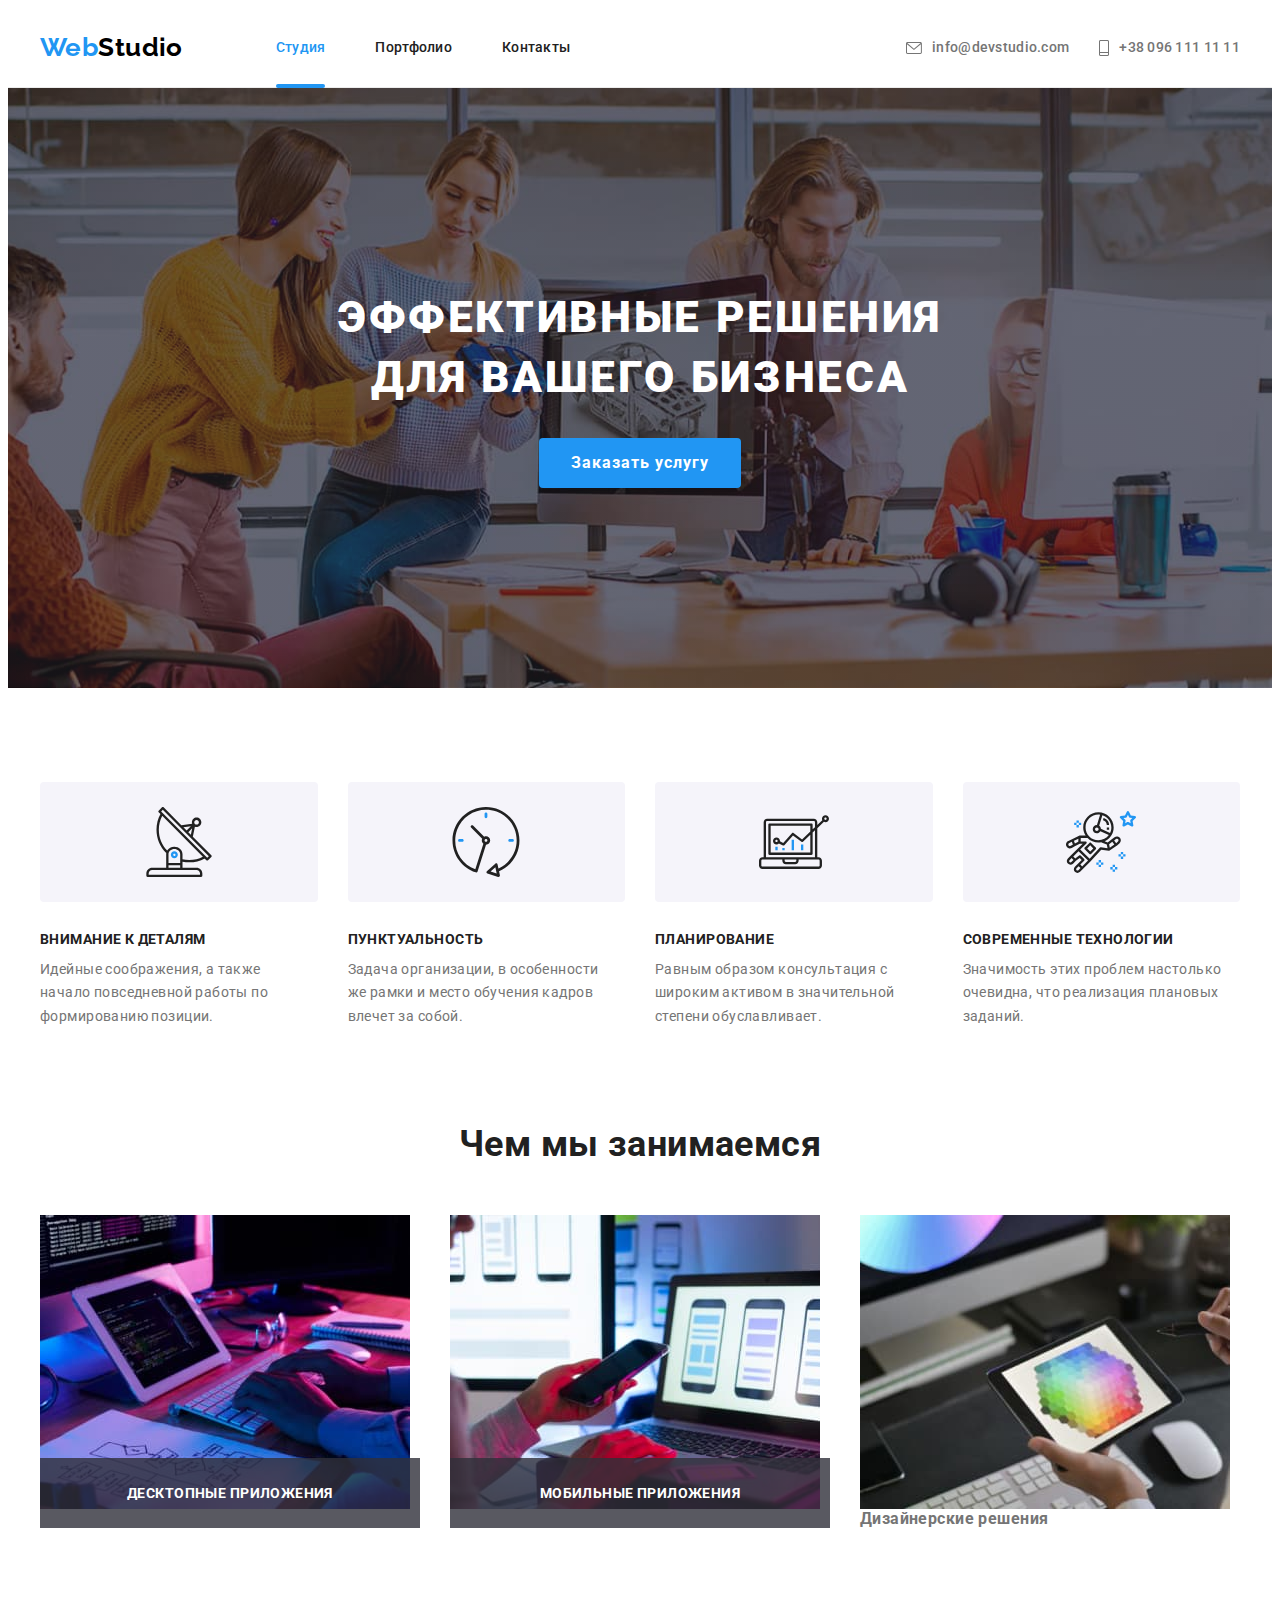
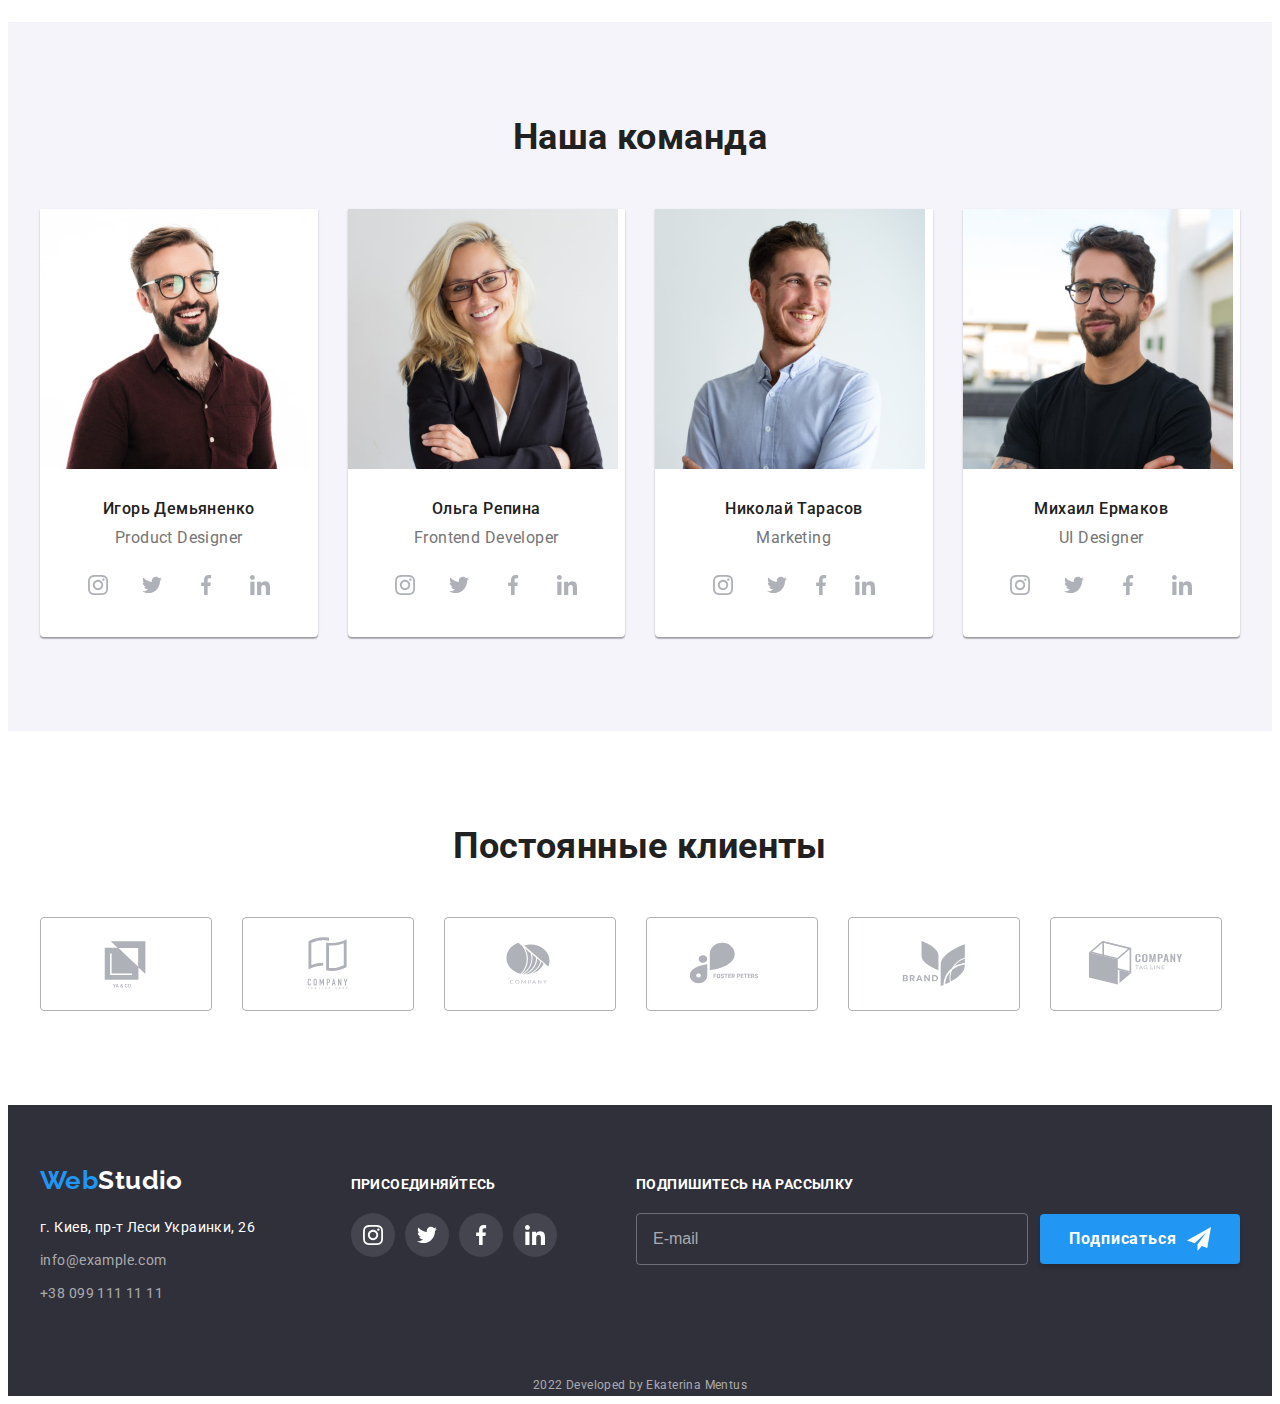
==== index.html @ d8e5de20 "hw 7" ====
<!DOCTYPE html>
<html lang="ru">
  <head>
    <meta charset="UTF-8" />
    <meta http-equiv="X-UA-Compatible" content="IE=edge" />
    <meta name="viewport" content="width=device-width, initial-scale=1.0" />
    <link rel="preconnect" href="https://fonts.googleapis.com" />
    <link rel="preconnect" href="https://fonts.gstatic.com" crossorigin />
    <link
      href="https://fonts.googleapis.com/css2?family=Raleway:wght@700&family=Roboto:wght@400;500;700;900&display=swap"
      rel="stylesheet"
    />
    <link
      rel="stylesheet"
      href="https://cdnjs.cloudflare.com/ajax/libs/modern-normalize/1.1.0/modern-normalize.min.css"
      integrity="sha512-wpPYUAdjBVSE4KJnH1VR1HeZfpl1ub8YT/NKx4PuQ5NmX2tKuGu6U/JRp5y+Y8XG2tV+wKQpNHVUX03MfMFn9Q=="
      crossorigin="anonymous"
      referrerpolicy="no-referrer"
    />
    <title>WebStudio</title>
        <link rel="stylesheet" href="./css/main.min.css">

  </head>
  <body>
    <!--Header-->
    <header class="header">
      <div class="container header-container">
        <a class="link logo" href="./index.html" lang="en"
          ><span class="logo-color">Web</span>Studio</a
        >
        <nav class="header-nav">
          <ul class="list header-list">
            <li class="header-list__item">
              <a class="link header-list__link current" href="./index.html">Студия</a>
            </li>
            <li class="header-list__item">
              <a class="link header-list__link" href="./portfolio.html">Портфолио</a>
            </li>
            <li class="header-list__item"><a class="link header-list__link" href="">Контакты</a></li>
          </ul>
        </nav>
        <ul class="header-connect list">
          <li class="header-connect__item">
            <a class="link header-connect__link" href="mailto:info@devstudio.com">
              <svg class="header__icon" width="16" height="12">
                <use href="images/icons.svg#icon-envelope"></use>
              </svg>
              info@devstudio.com</a
            >
          </li>
          <li class="header-connect__item">
            <a class="link header-connect__link" href="tel:+380961111111">
              <svg class="header__icon" width="10" height="16">
                <use href="images/icons.svg#icon-Vector"></use>
              </svg>
              +38 096 111 11 11</a
            >
          </li>
        </ul>
      </div>
    </header>
    <!--Main content-->
    <main>
      <!--Hero-->
      <section class="hero">
        <div class="hero-container">
          <h1 class="hero__title">Эффективные решения для вашего бизнеса</h1>
          <button type="button" class="hero-btn" data-modal-open>Заказать услугу</button>
        </div>
      </section>
      <!--About us-->
      <section class="about-us">
        <div class="container">
          <h2 class="about-us__title visually-hidden">О нас</h2>
          <ul class="list about-us-list">
            <li class="about-us-list__item">
              <div class="about-us-image">
                <svg class="about-us__icon" width="70" height="70">
                  <use href="images/icons.svg#icon-antenna"></use>
                </svg>
              </div>
              <h3 class="about__title">Внимание к деталям</h3>
              <p class="about__after-title">
                Идейные соображения, а также начало повседневной работы по формированию позиции.
              </p>
            </li>
            <li class="about-us-list__item">
              <div class="about-us-image">
                <svg class="about-us__icon" width="70" height="70">
                  <use href="images/icons.svg#icon-clock"></use>
                </svg>
              </div>
              <h3 class="about__title">Пунктуальность</h3>
              <p class="about__after-title">
                Задача организации, в особенности же рамки и место обучения кадров влечет за собой.
              </p>
            </li>
            <li class="about-us-list__item">
              <div class="about-us-image">
                <svg class="about-us__icon" width="70" height="70">
                  <use href="images/icons.svg#icon-diagram"></use>
                </svg>
              </div>
              <h3 class="about__title">Планирование</h3>
              <p class="about__after-title">
                Равным образом консультация с широким активом в значительной степени обуславливает.
              </p>
            </li>
            <li class="about-us-list__item">
              <div class="about-us-image">
                <svg class="about-us__icon" width="70" height="70">
                  <use href="images/icons.svg#icon-astronaut"></use>
                </svg>
              </div>
              <h3 class="about__title">Современные технологии</h3>
              <p class="about__after-title">
                Значимость этих проблем настолько очевидна, что реализация плановых заданий.
              </p>
            </li>
          </ul>
        </div>
      </section>
      <!--What we do-->
      <section class="we-do">
        <div class="container">
          <h2 class="we-do__title">Чем мы занимаемся</h2>
          <ul class="list we-do-list">
            <li class="we-do-list__item">
              <div>
                <img
                  src="./images/work-example-1.jpg"
                  alt="пример работы"
                  width="370"
                  height="294"
                />
                <h3 class="we-do__after-title">Десктопные приложения</h3>
              </div>
            </li>
            <li class="we-do-list__item">
              <div>
                <img
                  src="./images/work-example-2.jpg"
                  alt="пример работы"
                  width="370"
                  height="294"
                />
                <h3 class="we-do__after-title">Мобильные приложения</h3>
              </div>
            </li>
            <li class="we-do-list__item">
              <div></div>
              <img src="./images/work-example-3.jpg" alt="пример работы" width="370" height="294" />
                <h3 class="we-do-after__title">Дизайнерские решения</h3>
              </div>
            </li>
            </li>
          </ul>
        </div>
      </section>
      <!--Our team-->
      <section class="team">
        <div class="container">
          <h2 class="our-team__title">Наша команда</h2>
          <ul class="list team-list">
            <li class="team-list__item">
              <img src="./images/worker-1.jpg" alt="Игорь Демьяненко" width="270" height="260" />
              <div class="team-item-content">
                <h3 class="team__name-title">Игорь Демьяненко</h3>
                <p lang="en" class="team__after-name">Product Designer</p>
                <ul class="list team-social">
                  <li class="team-social__item">
                    <a href="" class="team-social__link" target="_blank" rel="noopener noreferrer">
                      <svg class="team-social__icon" width="20" height="20">
                        <use href="./images/icons.svg#icon-instagram"></use>
                      </svg>
                    </a>
                  </li>
                  <li class="team-social__item">
                    <a href="" class="team-social__link" target="_blank" rel="noopener noreferrer">
                      <svg class="team-social__icon" width="20" height="20">
                        <use href="./images/icons.svg#icon-twitter"></use>
                      </svg>
                    </a>
                  </li>
                  <li class="team-social__item">
                    <a href="" class="team-social__link" target="_blank" rel="noopener noreferrer">
                      <svg class="team-social__icon" width="20" height="20">
                        <use href="./images/icons.svg#icon-facebook"></use>
                      </svg>
                    </a>
                  </li>
                  <li class="team-social__item">
                    <a href="" class="team-social__link" target="_blank" rel="noopener noreferrer">
                      <svg class="team-social__icon" width="20" height="20">
                        <use href="./images/icons.svg#icon-linkedin"></use>
                      </svg>
                    </a>
                  </li>
                </ul>
              </div>
            </li>
            <li class="team-list__item">
              <img src="./images/worker-2.jpg" alt="Ольга Репина" width="270" height="260" />
              <div class="team-item-content">
                <h3 class="team__name-title">Ольга Репина</h3>
                <p lang="en" class="team__after-name">Frontend Developer</p>
                <ul class="list team-social">
                  <li class="team-social__item">
                    <a href="" class="team-social__link" target="_blank" rel="noopener noreferrer">
                      <svg class="team-social__icon" width="20" height="20">
                        <use href="./images/icons.svg#icon-instagram"></use>
                      </svg>
                    </a>
                  </li>
                  <li class="team-social__item">
                    <a href="" class="team-social__link" target="_blank" rel="noopener noreferrer">
                      <svg class="team-social__icon" width="20" height="20">
                        <use href="./images/icons.svg#icon-twitter"></use>
                      </svg>
                    </a>
                  </li>
                  <li class="team-social__item">
                    <a href="" class="team-social__link" target="_blank" rel="noopener noreferrer">
                      <svg class="team-social__icon" width="20" height="20">
                        <use href="./images/icons.svg#icon-facebook"></use>
                      </svg>
                    </a>
                  </li>
                  <li class="team-social__item">
                    <a href="" class="team-social__link" target="_blank" rel="noopener noreferrer">
                      <svg class="team-social__icon" width="20" height="20">
                        <use href="./images/icons.svg#icon-linkedin"></use>
                      </svg>
                    </a>
                  </li>
                </ul>
              </div>
            </li>
            <li class="team-list__item">
              <img src="./images/worker-3.jpg" alt="Николай Тарасов" width="270" height="260" />
              <div class="team-item-content">
                <h3 class="team__name-title">Николай Тарасов</h3>
                <p lang="en" class="team__after-name">Marketing</p>
                <ul class="list team-social">
                  <li class="team-social__item">
                    <a href="" class="team-social__link" target="_blank" rel="noopener noreferrer">
                      <svg class="team-social__icon" width="20" height="20">
                        <use href="./images/icons.svg#icon-instagram"></use>
                      </svg>
                    </a>
                  </li>
                  <li class="team-social__item">
                    <a href="" class="team-social__link" target="_blank" rel="noopener noreferrer">
                      <svg class="team-social__icon" width="20" height="20">
                        <use href="./images/icons.svg#icon-twitter"></use>
                      </svg>
                    </a>
                  </li>
                  <li class="team-social__tem">
                    <a href="" class="team-social__link" target="_blank" rel="noopener noreferrer">
                      <svg class="team-social__icon" width="20" height="20">
                        <use href="./images/icons.svg#icon-facebook"></use>
                      </svg>
                    </a>
                  </li>
                  <li class="team-social__item">
                    <a href="" class="team-social__link" target="_blank" rel="noopener noreferrer">
                      <svg class="team-social__icon" width="20" height="20">
                        <use href="./images/icons.svg#icon-linkedin"></use>
                      </svg>
                    </a>
                  </li>
                </ul>
              </div>
            </li>
            <li class="team-list__item">
              <img src="./images/worker-4.jpg" alt="Михаил Ермаков" width="270" height="260" />
              <div class="team-item-content">
                <h3 class="team__name-title">Михаил Ермаков</h3>
                <p lang="en" class="team__after-name">UI Designer</p>
                <ul class="list team-social">
                  <li class="team-social__item">
                    <a href="" class="team-social__link" target="_blank" rel="noopener noreferrer">
                      <svg class="team-social__icon" width="20" height="20">
                        <use href="./images/icons.svg#icon-instagram"></use>
                      </svg>
                    </a>
                  </li>
                  <li class="team-social__item">
                    <a href="" class="team-social__link" target="_blank" rel="noopener noreferrer">
                      <svg class="team-social__icon" width="20" height="20">
                        <use href="./images/icons.svg#icon-twitter"></use>
                      </svg>
                    </a>
                  </li>
                  <li class="team-social__item">
                    <a href="" class="team-social__link" target="_blank" rel="noopener noreferrer">
                      <svg class="team-social__icon" width="20" height="20">
                        <use href="./images/icons.svg#icon-facebook"></use>
                      </svg>
                    </a>
                  </li>
                  <li class="team-social__item">
                    <a href="" class="team-social__link" target="_blank" rel="noopener noreferrer">
                      <svg class="team-social__icon" width="20" height="20">
                        <use href="./images/icons.svg#icon-linkedin"></use>
                      </svg>
                    </a>
                  </li>
                </ul>
              </div>
            </li>
          </ul>
        </div>
        <!--Our clients-->
      </section>
            <!--Our clients-->
      <section class="our-clients">
        <div class="container">
          <h2 class="our-clients__title">Постоянные клиенты</h2>
          <ul class="list clients-list">
            <li class="clients-list__item">
              <a href="" class="clients-list__link" target="_blank" rel="noopener noreferrer">
                <svg class="clients-list__icon" width="106" height="60">
                  <use href="images/icons.svg#icon-client-1"></use>
                </svg>
              </a>
            </li>
            <li class="clients-list__item">
              <a href="" class="clients-list__link" target="_blank" rel="noopener noreferrer">
                <svg class="clients-list__icon" width="106" height="60">
                  <use href="./images/icons.svg#icon-client-6"></use>
                </svg>
              </a>
            </li>
            <li class="clients-list__item">
              <a href="" class="clients-list__link" target="_blank" rel="noopener noreferrer">
                <svg class="clients-list__icon" width="106" height="60">
                  <use href="./images/icons.svg#icon-client-5"></use>
                </svg>
              </a>
            </li>
            <li class="clients-list__item">
              <a href="" class="clients-list__link" target="_blank" rel="noopener noreferrer">
                <svg class="clients-list__icon" width="106" height="60">
                  <use href="./images/icons.svg#icon-client-4"></use>
                </svg>
              </a>
            </li>
            <li class="clients-list__item">
              <a href="" class="clients-list__link" target="_blank" rel="noopener noreferrer">
                <svg class="clients-list__icon" width="106" height="60">
                  <use href="./images/icons.svg#icon-client-3"></use>
                </svg>
              </a>
            </li>
            <li class="clients-list__item">
              <a href="" class="clients-list__link" target="_blank" rel="noopener noreferrer">
                <svg class="clients-list__icon" width="106" height="60">
                  <use href="images/icons.svg#icon-client-2"></use>
                </svg>
              </a>
            </li>
          </ul>
        </div>
      </section>
    </main>
    <!--Footer-->
    <footer class="footer-section">
      <div class="container footer-container">
        <div class="footer-adreess">
          <a class="link logo-footer" href="./index.html" lang="en"
            ><span class="logo-color">Web</span>Studio</a
          >
          <address class="address">
            <ul class="list address-list">
              <li class="address__item">
                <a
                  class="address__link link"
                  href="https://goo.gl/maps/Xj8itEuJzGn3D5yx7"
                  target="_blank"
                  rel="noopener norefferer"
                >
                  г. Киев, пр-т Леси Украинки, 26</a
                >
              </li>
              <li class="address__item">
                <a class="contact__link link" href="mailto:info@devstudio.com">info@example.com</a>
              </li>
              <li class="address__item">
                <a class="contact__link link" href="tel:+380961111111">+38 099 111 11 11</a>
              </li>
            </ul>
          </address>
        </div>
        <div class="footer-social">
          <h2 class="footer__title">присоединяйтесь</h2>
          <ul class="list footer-social-list">
            <li class="footer-social__item">
              <a href="" class="footer-social__link" target="_blank" rel="noopener noreferrer">
                <svg class="footer-social__icon" width="20" height="20">
                  <use href="./images/icons.svg#icon-instagram"></use>
                </svg>
              </a>
            </li>
            <li class="footer-social__item">
              <a href="" class="footer-social__link" target="_blank" rel="noopener noreferrer">
                <svg class="footer-social__icon" width="20" height="20">
                  <use href="./images/icons.svg#icon-twitter"></use>
                </svg>
              </a>
            </li>
            <li class="footer-social__item">
              <a href="" class="footer-social__link" target="_blank" rel="noopener noreferrer">
                <svg class="footer-social__icon" width="20" height="20">
                  <use href="./images/icons.svg#icon-facebook"></use>
                </svg>
              </a>
            </li>
            <li class="footer-social__item">
              <a href="" class="footer-social__link" target="_blank" rel="noopener noreferrer">
                <svg class="footer-social__icon" width="20" height="20">
                  <use href="./images/icons.svg#icon-linkedin"></use>
                </svg>
              </a>
            </li>
          </ul>
        </div>
      <div class="subscribe">
      <b class="subscribe__title">Подпишитесь на рассылку</b>
      <form class="subscribe-form">
            <input
              class="subscribe__input"
              type="email"
              name="email"
              placeholder="E-mail"
              aria-label="E-mail"
            />
            <button type="submit" class="subcribe-btn" >Подписаться
              <svg class="subscribe-btn__icon" width="24" height="24">
                <use href="images/icons.svg#icon-telegram"></use>
              </svg>
            </button>
            </form>
      </div>
    </div>
    </footer>
    <!--Developer info-->
    <div class="developer-inf">
      <p class="developer-inf__text">2022 Developed by Ekaterina Mentus</p>
    </div>
      <!--Modal-->  
    <div class="backdrop is-hidden" data-modal>
      <div class="modal ">
        <button data-modal-close type="button" class="modal-close-btn">
          <svg class="modal__icon" width="10" height="10">
            <use href="./images/icons.svg#icon-close"></use>
          </svg>
        </button>
        <p class="modal__title">Оставьте свои данные, мы вам перезвоним</p>
        <form action="#">
          <div class="form-field">
          <label class="form-field__label"> 
            <span class="input__text">Имя</span>
        <div class="input-wrap">
          <input type="text" 
          class="form-input" 
          name="user-name" 
          placeholder="Имя"
          required
          minlength="3"/>
          <svg class="input-icon" width="18" height="18">
            <use href="./images/icons.svg#icon-user"></use>
          </svg>
          </div></label>
        </div>
        <div class="form-field">
          <label class="form-field__label" >
            <span class="input__text">Телефон</span>
        <div class="input-wrap">
            <input type="tel" 
          class="form-input"
          name="user-tel" 
          placeholder="Телефон"
          required
          minlength="10"
          pattern="(^\d+$).*$"> 
          <svg class="input-icon" width="18" height="18">
            <use href="./images/icons.svg#icon-tel"></use>
          </svg>
          </div> </label>
        </div>
        <div class="form-field">
          <label class="form-field__label" >
            <span class="input__text">Почта</span>
          <div class="input-wrap">
            <input type="email" 
          class="form-input"
          name="user-email" 
          placeholder="Почта">
          <svg class="input-icon" width="18" height="18">
            <use href="./images/icons.svg#icon-email"></use>
          </svg> 
          </div></label>
        </div>
        <div class="form-field">
          <label class="form-field__label">
            <span class="input__text">Комментарий</span>
        <div class="input-wrap">
          <textarea name="user-comment" id="" class="form-text" placeholder="Комментарий"></textarea>
        </div>
        </div></label>
        <div class="checkbox-field">
          <input type="checkbox" name="policy" id="policy" class="policy__check visually-hidden">
          <label for="policy" class="check__text">Соглашаюсь с рассылкой и принимаю  
            <a href="" class="checkbox__link link" target="_blank"> Условия договора</a>
          </label>
        </div>
          <button type="submit" class="form-main-btn" >Отправить</button>
        </form>
      </div>
    </div>
    <script src="./js/modal.js"></script>
  </body>
</html>
---- css/main.min.css ----
:root{--accent-color: #2196f3;--primary-text-color: #757575;--secondary-text-color: #212121;--third-color: #ffffff;--cubic: cubic-bezier(0.4, 0, 0.2, 1)}p,h1,h2,h3,h4,h5,h6{margin:0px}ul{margin:0px;padding-left:0}button{cursor:pointer}img{display:block}.checkbox-field,.header-list,.header-connect,.header-container,.header-connect__link,.about-us-image,.team-social__link,.clients-list__link,.footer-social__link,.subscribe-form{align-items:center;display:flex}.list{list-style:none}.link{text-decoration:none}body{font-family:'Roboto', sans-serif;letter-spacing:0.03em;font-size:14px;color:var(--primary-text-color)}.visually-hidden{position:absolute;white-space:nowrap;width:1px;height:1px;overflow:hidden;border:0;padding:0;clip:rect(0 0 0 0);clip-path:inset(50%);margin:-1px}.container{width:1200px;padding-left:15px;padding-right:15px;margin:0 auto}.backdrop{position:fixed;top:0;left:0;width:100%;height:100%;background-color:rgba(0,0,0,0.2);transition:opacity 250ms var(--cubic),visibility 250ms var(--cubic)}.backdrop.is-hidden .modal{transform:translate(-50%, -50%) scale(1.1)}.modal{position:absolute;width:528px;min-height:581px;padding:40px;top:50%;left:50%;transform:translate(-50%, -50%) scale(1);transition:250ms var(--cubic);background-color:var(--third-color);box-shadow:0px 1px 3px rgba(0,0,0,0.12),0px 1px 1px rgba(0,0,0,0.14),0px 2px 1px rgba(0,0,0,0.2);border-radius:4px}.is-hidden{opacity:0;pointer-events:none;visibility:hidden}.modal-close-btn{position:absolute;top:8px;right:8px;width:30px;height:30px;border:1px solid rgba(0,0,0,0.1);display:flex;padding:0;border-radius:50%;background-color:var(--third-color);color:#000000;cursor:pointer}.modal-close-btn:hover,.modal-close-btn:focus{color:var(--accent-color)}.modal__icon{margin:auto;fill:currentColor}.modal__title{font-size:20px;font-weight:700;line-height:1.15;text-align:center;color:var(--secondary-text-color);margin-bottom:12px}.form-input{width:100%;height:40px;border:1px solid rgba(33,33,33,0.2);border-radius:4px;padding-left:42px;padding-right:42px;transition:transform 250ms var(--cubic);outline:none;display:block}.form-input:focus{border-color:var(--accent-color)}.form-input:focus+.input-icon{fill:var(--accent-color)}.input-wrap{position:relative}.input-icon{position:absolute;left:15px;top:50%;transform:translateY(-50%);transition:fill 250ms var(--cubic)}.form-field{margin-bottom:10px}.form-field__label{margin-bottom:10px}.input__text{font-size:12px;line-height:1.14;letter-spacing:.01em;margin-bottom:4px;color:#757575;display:block}.form-text{width:100%;height:120px;padding:12px 16px;resize:none;border:1px solid rgba(33,33,33,0.2);border-radius:4px;outline:none;transition:border-color 250ms var(--cubic)}.check__text{font-size:14px;line-height:1.7;color:#757575;display:flex;text-align:center}.check__text::before{content:'';width:15px;height:16px;border-radius:2px;border:2px solid #212121;margin-right:7px}.checkbox-field{margin-bottom:30px;margin-top:20px;justify-content:center}.policy__check:checked+.check__text::before{border:none;background-image:url(../images/icon-check.svg);background-repeat:no-repeat;background-position:center;background-size:cover}.checkbox__link{position:relative;display:inline-flex;color:var(--accent-color);text-decoration-line:underline;margin-left:3px}.form-main-btn{min-width:200px;min-height:50px;border:none;box-shadow:0px 4px 4px rgba(0,0,0,0.15);border-radius:4px;background-color:var(--accent-color);color:#ffffff;font-family:inherit;font-size:16px;font-weight:700;line-height:1.87;letter-spacing:.06em;cursor:pointer;transition:background-color 250ms var(--cubic);align-items:center;display:block;margin-right:auto;margin-left:auto}.form-main-btn:focus,.form-main-btn:hover{background-color:#188be9}.header{background-color:var(--third-color);border-bottom:1px solid #ececec}.logo{color:#000000;font-family:Raleway;font-size:26px;font-weight:700;line-height:1.19;margin-right:93px;padding-top:24px;padding-bottom:24px}.logo-color{color:var(--accent-color)}.header-connect{margin-left:auto}.header-connect__item:not(:last-child){margin-right:30px}.header-list__link{color:var(--secondary-text-color);font-weight:500;line-height:1.14;letter-spacing:.02em;padding-top:32px;padding-bottom:31px;display:block;transition:color 250ms var(--cubic)}.header-list__link{position:relative}.header-list__link.current:after{content:'';width:100%;border-radius:2px;height:4px;background-color:var(--accent-color);position:absolute;left:0;bottom:-1px}.header-list__item:not(:last-child){margin-right:50px}.header__icon,.team-social__icon,.clients-list__icon,.footer-social__icon{fill:currentColor}.header__icon{margin-right:10px}.header-connect__link{color:var(--primary-text-color);font-size:14px;font-weight:500;line-height:1.14;letter-spacing:.02em;padding-top:32px;padding-bottom:31px;transition:color 250ms var(--cubic)}.header-list__link:hover,.header-list__link:focus,.header-list__link:hover,.header-list__link:focus,.header-connect__link:hover,.header-connect__link:focus,.header-connect__link:hover,.header-connect__link:focus,.contact__link:hover,.contact__link:focus,.contact__link:hover,.contact__link:focus,.address__link:hover,.address__link:focus,.address__link:hover,.address__link:focus,.our-clients__link:hover,.our-clients__link:focus,.our-clients__link:hover,.our-clients__link:focus{color:var(--accent-color)}.current{color:var(--accent-color)}.hero{text-align:center;background-color:#2f303a}.hero-container{background-image:linear-gradient(rgba(47,48,58,0.4), rgba(47,48,58,0.4)),url(../images/back-groung-image.jpg);background-repeat:no-repeat;background-position:center;background-size:cover;padding-top:200px;padding-bottom:200px;max-width:1600px;margin:0 auto}.hero__title{font-size:44px;font-weight:900;line-height:1.36;letter-spacing:.06em;color:var(--third-color);text-align:center;text-transform:uppercase;margin-bottom:30px;max-width:696px;margin-right:auto;margin-left:auto}.hero-btn{background-color:var(--accent-color);color:var(--third-color);font-family:inherit;font-size:16px;font-weight:700;line-height:1.87;letter-spacing:.06em;border:none;cursor:pointer;border:none;border-radius:4px;box-shadow:0px 4px 4px 0px rgba(0,0,0,0.15);padding:10px 32px;transition:background-color 250ms var(--cubic)}.hero-btn:focus,.hero-btn:hover,.hero-btn:focus,.hero-btn:hover,.form-main-btn:focus,.form-main-btn:hover,.form-main-btn:focus,.form-main-btn:hover,.subcribe-btn:focus,.subcribe-btn:hover,.subcribe-btn:focus,.subcribe-btn:hover{background-color:#188be9}.about-us{padding-top:94px;padding-bottom:94px}.about-us-list{display:flex;flex-wrap:wrap;margin-left:-30px;margin-top:-30px}.about__title{font-size:14px;font-weight:700;line-height:1.14;letter-spacing:.03em;text-transform:uppercase;color:var(--secondary-text-color);margin-bottom:10px}.about__after-title{font-size:14px;line-height:1.71;max-width:270px}.about-us-list__item{flex-basis:calc(100% / 4 - 30px);margin-left:30px;margin-top:30px}.about-us-image{height:120px;border-radius:4px;background-color:#f5f4fa;justify-content:center;margin-bottom:30px}.we-do{padding-bottom:94px}.we-do-list{display:flex;flex-wrap:wrap;margin-left:-30px;margin-top:-30px}.we-do-list__item{flex-basis:calc(100% / 3 - 30px);margin-left:30px;margin-top:30px;position:relative}.we-do__title{color:var(--secondary-text-color);font-size:36px;font-weight:700;line-height:1.17;text-align:center;margin-bottom:50px}.we-do__after-title{position:absolute;left:0;bottom:0;width:100%;padding:27px 0;font-size:14px;font-weight:700;line-height:1.17;text-transform:uppercase;text-align:center;color:var(--third-color);background-color:rgba(47,48,58,0.8)}.team{background-color:#f5f4fa;padding-top:94px;padding-bottom:94px}.team-list{display:flex;flex-wrap:wrap;margin-left:-30px;margin-top:-30px}.team-list__item{flex-basis:calc(100% / 4 - 30px);margin-top:30px;margin-left:30px;border-radius:0 0 4px 4px;background-color:#ffffff;box-shadow:0px 1px 3px rgba(0,0,0,0.12),0px 1px 1px rgba(0,0,0,0.14),0px 2px 1px rgba(0,0,0,0.2)}.our-team__title{color:var(--secondary-text-color);font-size:36px;font-weight:700;line-height:1.17;text-align:center;margin-bottom:50px}.team__name-title{color:var(--secondary-text-color);font-size:16px;font-weight:500;line-height:1.19;text-align:center;margin-bottom:10px}.team__after-name{font-size:16px;line-height:1.19;text-align:center;margin-bottom:16px}.team-item-content{padding:30px;text-align:center}.team-social{display:flex;justify-content:center}.team-social__item+.team-social__item{margin-left:10px}.team-social__link{width:44px;height:44px;background-color:var(--third-color);justify-content:center;border-radius:50%;color:#afb1b8;transition:background-color 250ms var(--cubic),color 250ms var(--cubic)}.team-social__link:focus,.team-social__link:hover{background-color:var(--accent-color);color:var(--third-color)}.our-clients{margin-top:94px;margin-bottom:94px;background-color:var(--third-color)}.our-clients__title{color:var(--secondary-text-color);font-size:36px;font-weight:700;line-height:1.17;text-align:center;margin-bottom:50px}.clients-list{display:flex}.clients-list__item+.clients-list__item{margin-left:30px}.clients-list__link{width:170px;height:92px;justify-content:center;border:1px solid;border-radius:4px;color:#afb1b8;transition:color 250ms var(--cubic)}.projects{padding-top:94px;padding-bottom:94px}.filters-list{display:flex;justify-content:center;margin-bottom:50px}.filters-list__item:not(:last-child){margin-right:8px}.filters-btn{color:var(--secondary-text-color);font-family:inherit;font-size:16px;font-weight:500;line-height:1.62;letter-spacing:.03em;background-color:#f5f4fa;border:none;border-radius:4px;cursor:pointer;border-radius:4px;padding:6px 22px 6px 22px;transition:background-color 250ms var(--cubic),color 250ms var(--cubic),box-shadow 250ms var(--cubic)}.filters-btn:hover,.filters-btn:focus{background-color:var(--accent-color);color:var(--third-color)}.active-btn{color:#ffffff;background-color:var(--accent-color);box-shadow:0px 3px 1px rgba(0,0,0,0.1),0px 1px 2px rgba(0,0,0,0.08),0px 2px 2px rgba(0,0,0,0.12);border-radius:4px}.projects-list{display:flex;flex-wrap:wrap;margin-top:calc(-1 * 30px);margin-left:calc(-1 * 30px)}.projects-list__item{flex-basis:calc(100% / 3 - 30px);margin-left:30px;margin-top:30px;background-color:#ffffff}.projects__card-content{flex-grow:1;padding:20px 24px;border:1px solid #eeeeee;border-top:none}.projects__title{color:var(--secondary-text-color);font-size:18px;font-weight:700;line-height:2;letter-spacing:.06em;margin-bottom:4px}.projects__after-title{font-size:16px;line-height:1.86}.project-card__thumb{position:relative;overflow:hidden}.project-card{transition:box-shadow 250ms var(--cubic);display:flex;flex-direction:column}.project-card:focus,.project-card:hover{box-shadow:0px 1px 1px rgba(0,0,0,0.12),0px 4px 4px rgba(0,0,0,0.06),1px 4px 6px rgba(0,0,0,0.16)}.overlay__card-text{position:absolute;left:0;top:0;color:#ffffff;width:100%;height:100%;padding:63px 24px;background-color:rgba(33,150,243,0.9);font-size:18px;line-height:1.56;opacity:0;transition:transform 250ms var(--cubic),opacity 500ms var(--cubic);transform:translateY(100%)}.overlay__card-text .project-card:focus,.project-card:hover .overlay__card-text{transform:translateY(0);opacity:1}.footer-container{display:flex;align-items:baseline;justify-content:space-between}.footer-adreess{width:231px}.footer-social{width:206px}.footer-section{background-color:#2f303a;padding-top:60px;padding-bottom:60px}.logo-footer{margin-bottom:20px;color:var(--third-color);font-family:Raleway;font-size:26px;font-weight:700;line-height:1.19;display:inline-block}.address__link{color:var(--third-color);font-style:normal}.address__item:not(:last-child){margin-bottom:9px}.address__item,.contact__link{font-size:14px;font-weight:400;line-height:1.71;font-style:normal}.contact__link{color:rgba(255,255,255,0.6)}.footer__title{font-size:14px;font-weight:700;line-height:1.14;text-transform:uppercase;color:var(--third-color);margin-bottom:20px}.footer-social-list{display:flex;justify-content:center}.footer-social__item+.footer-social__item{margin-left:10px}.footer-social__link{width:44px;height:44px;background-color:rgba(255,255,255,0.1);justify-content:center;border-radius:50%;color:var(--third-color);transition:color 250ms var(--cubic),background-color 250ms var(--cubic)}.footer-social__link:focus,.footer-social__link:hover{background-color:var(--accent-color)}.subscribe{display:block}.subscribe__title{display:block;margin-bottom:20px;color:#ffffff;line-height:1.14;text-transform:uppercase}.subscribe__input{width:358px;height:50px;padding:0 16px;margin-right:12px;border:1px solid rgba(255,255,255,0.3);border-radius:4px;background-color:transparent;color:#ffffff;font-size:16px;outline:none;transition:border-color 250ms var(--cubic)}.subscribe__input:focus{border-color:var(--accent-color)}.subscribe__input::placeholder{color:rgba(255,255,255,0.6);font-size:16px;line-height:1.25}.subcribe-btn{background-color:#2196f3;box-shadow:0px 4px 4px rgba(0,0,0,0.15);border-radius:4px;min-width:200px;min-height:50px;color:var(--third-color);font-family:inherit;font-size:16px;font-weight:700;line-height:1.87;letter-spacing:.06em;cursor:pointer;display:inline-flex;align-items:center;justify-content:center;border:none}.subscribe-btn__icon{margin-left:10px}.developer-inf{padding-top:10px;text-align:center;background-color:#2f303a}.developer-inf__text{display:inline-block;color:rgba(255,255,255,0.6);font-size:12px;line-height:1.67}
/*# sourceMappingURL=main.min.css.map */
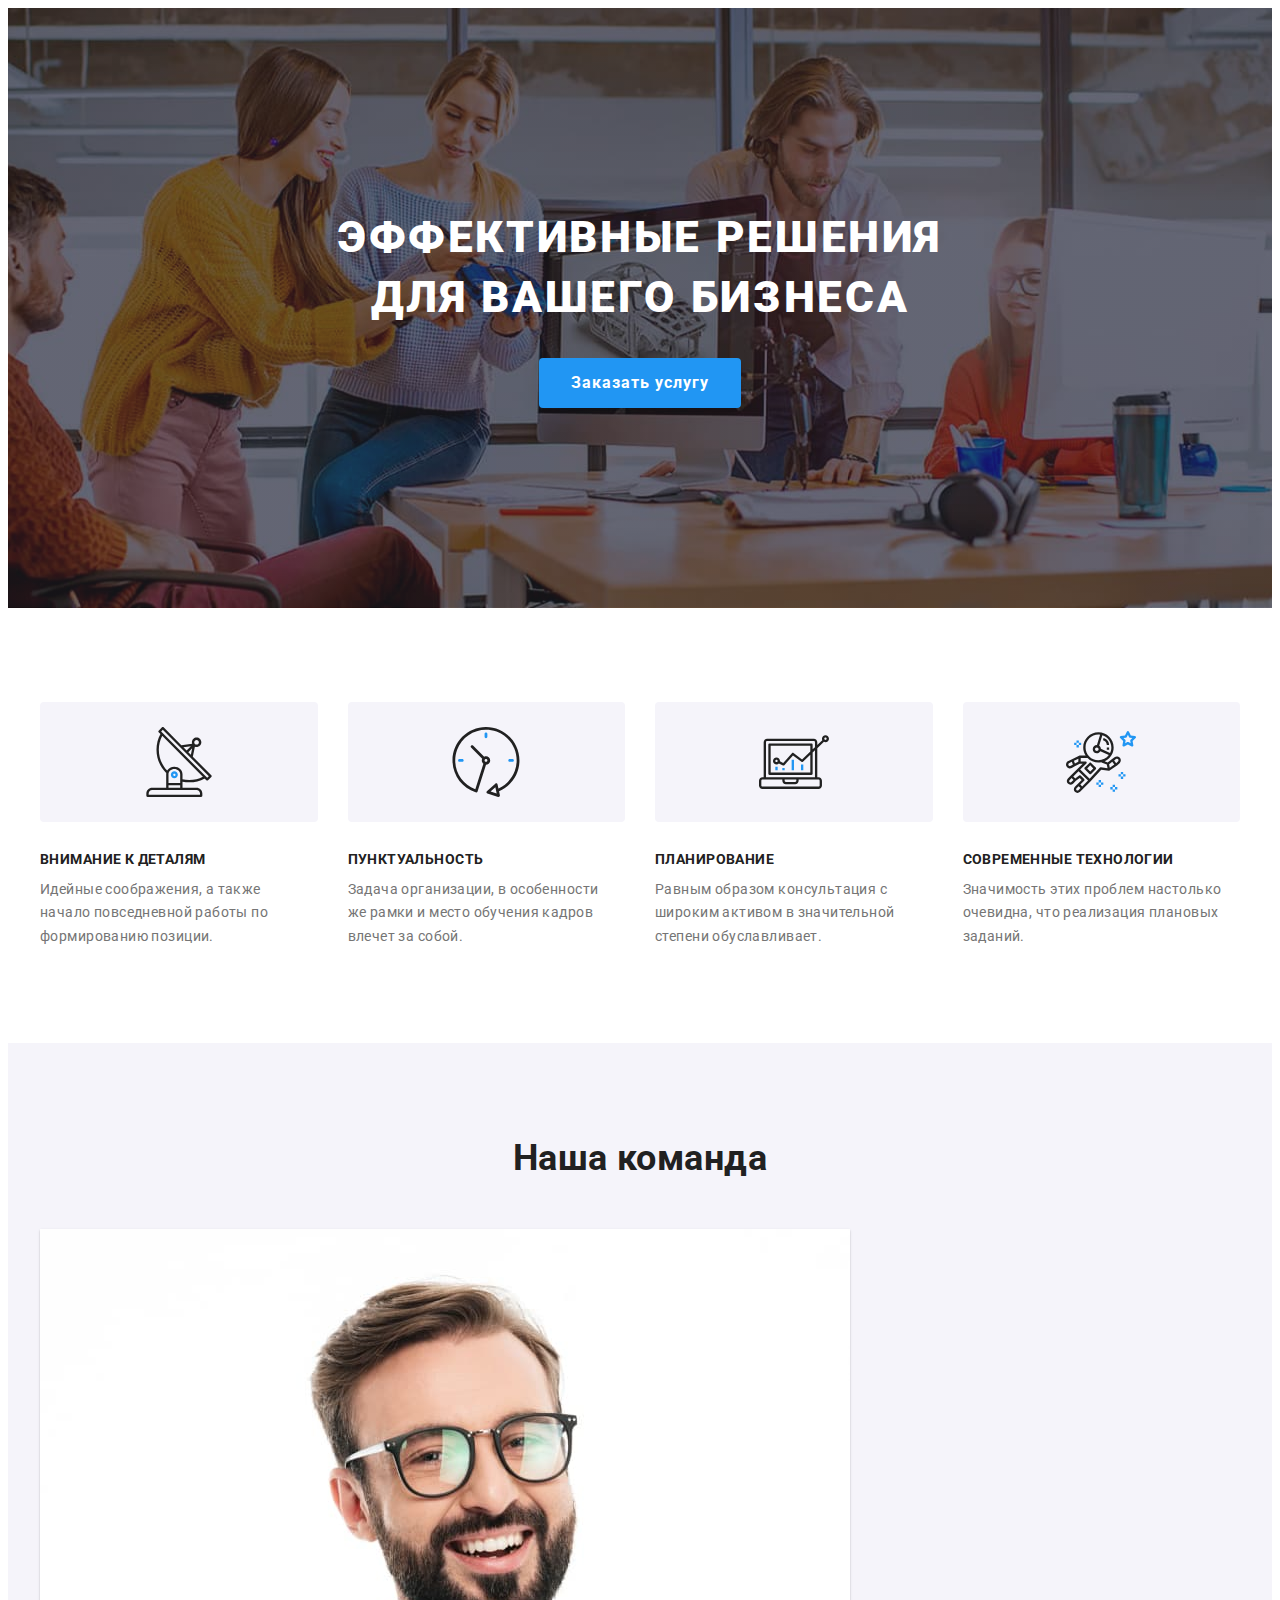
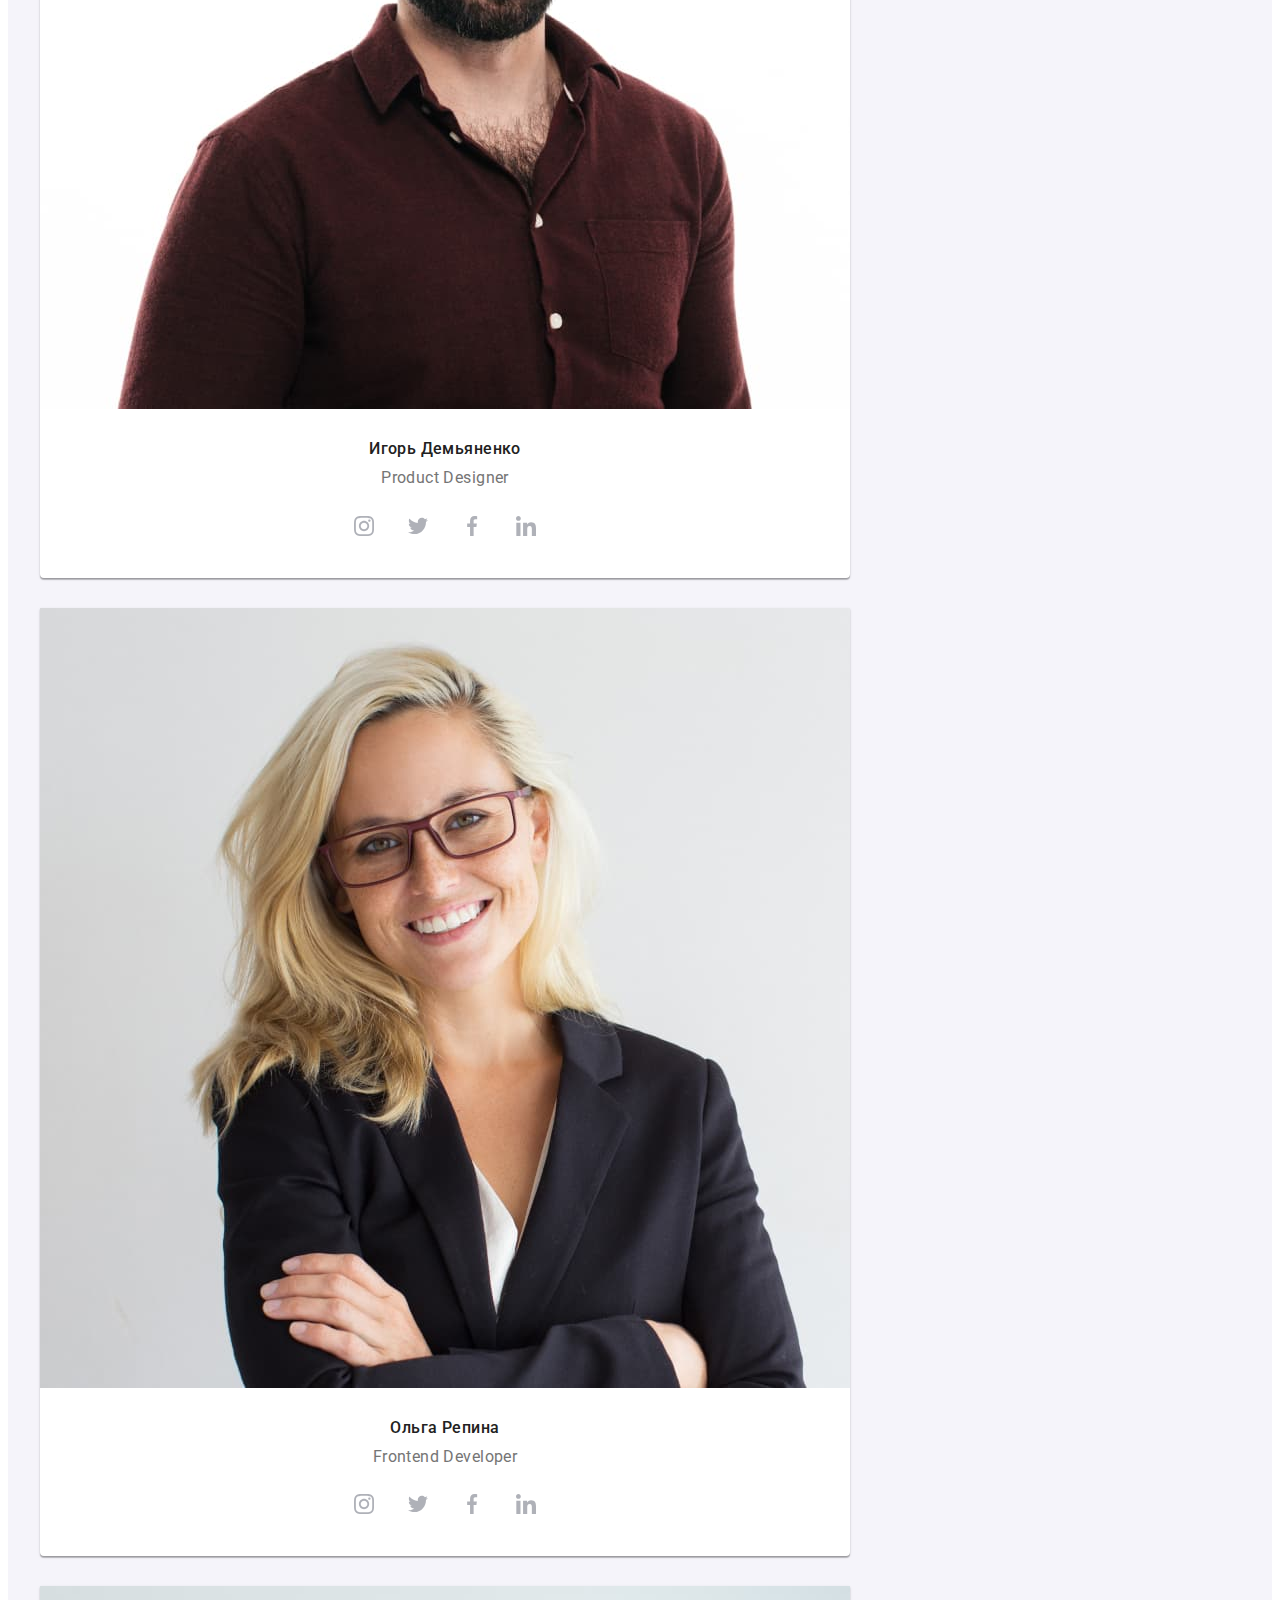
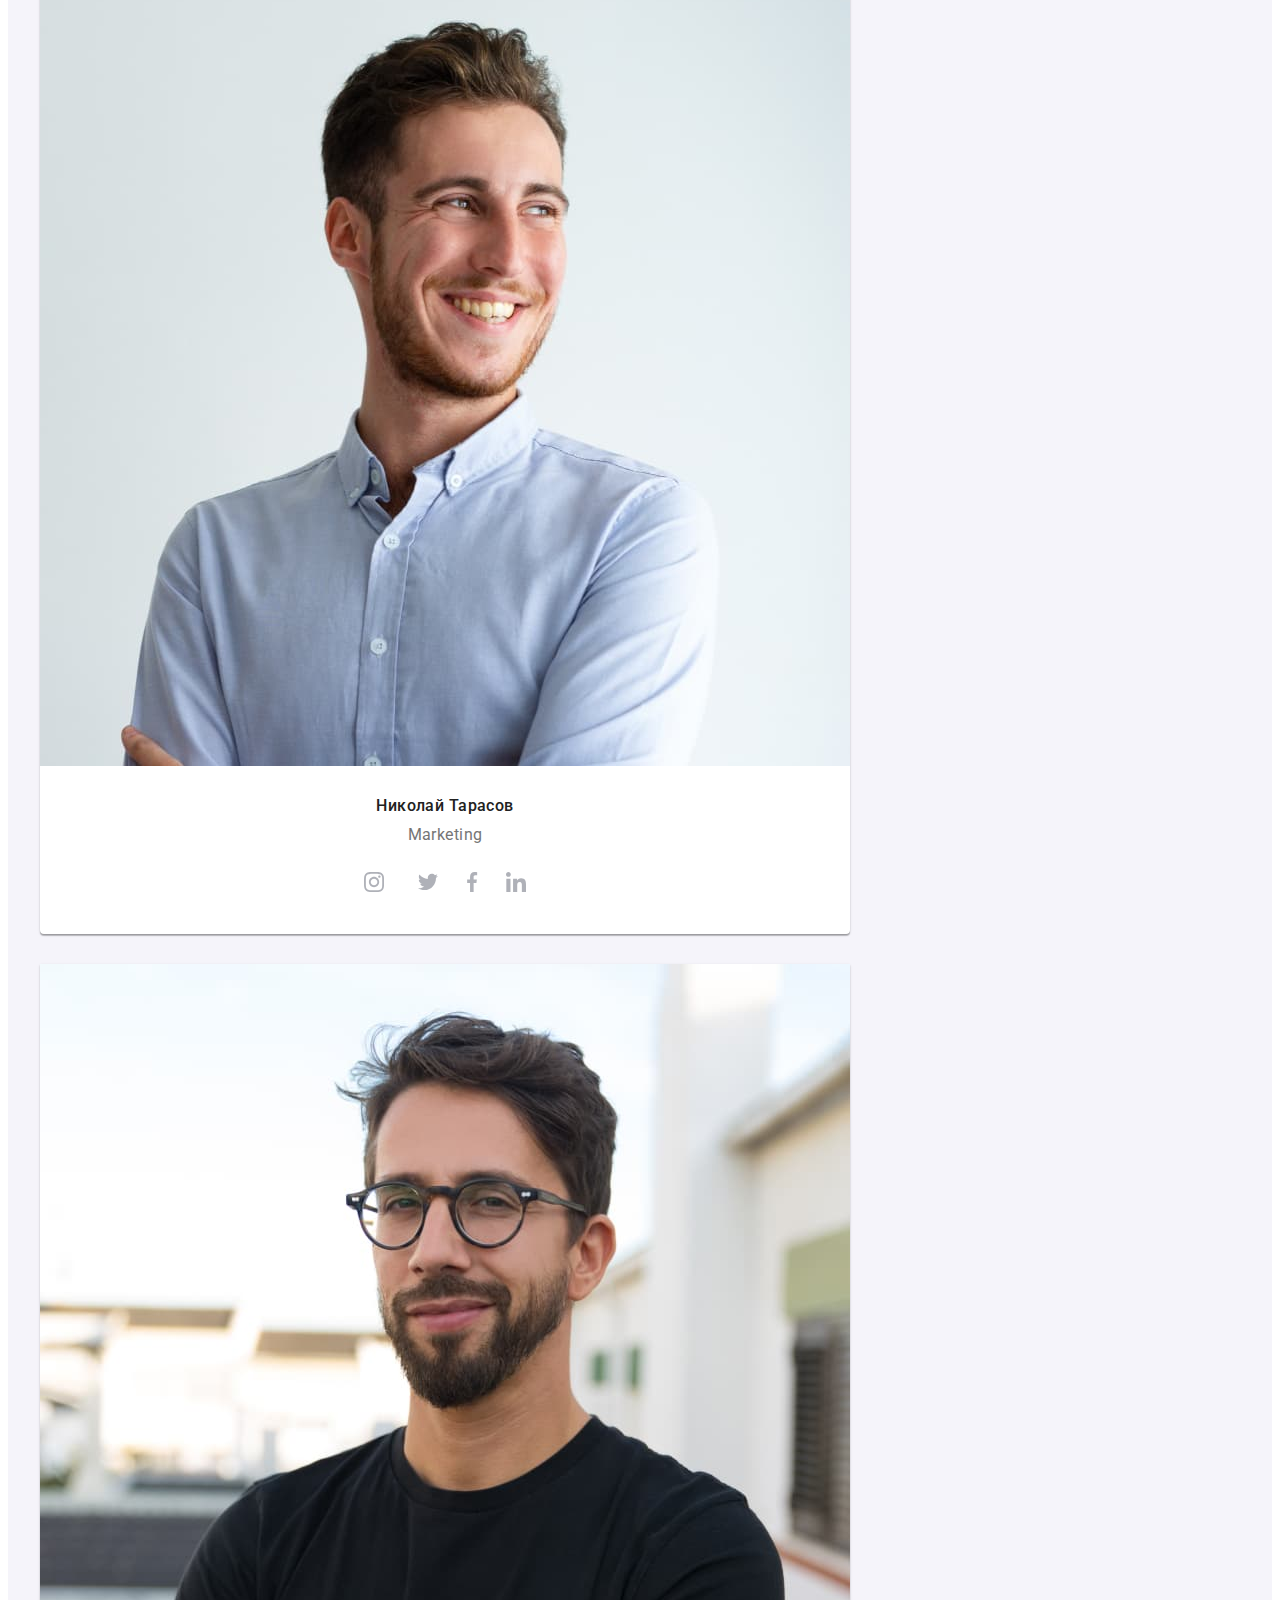
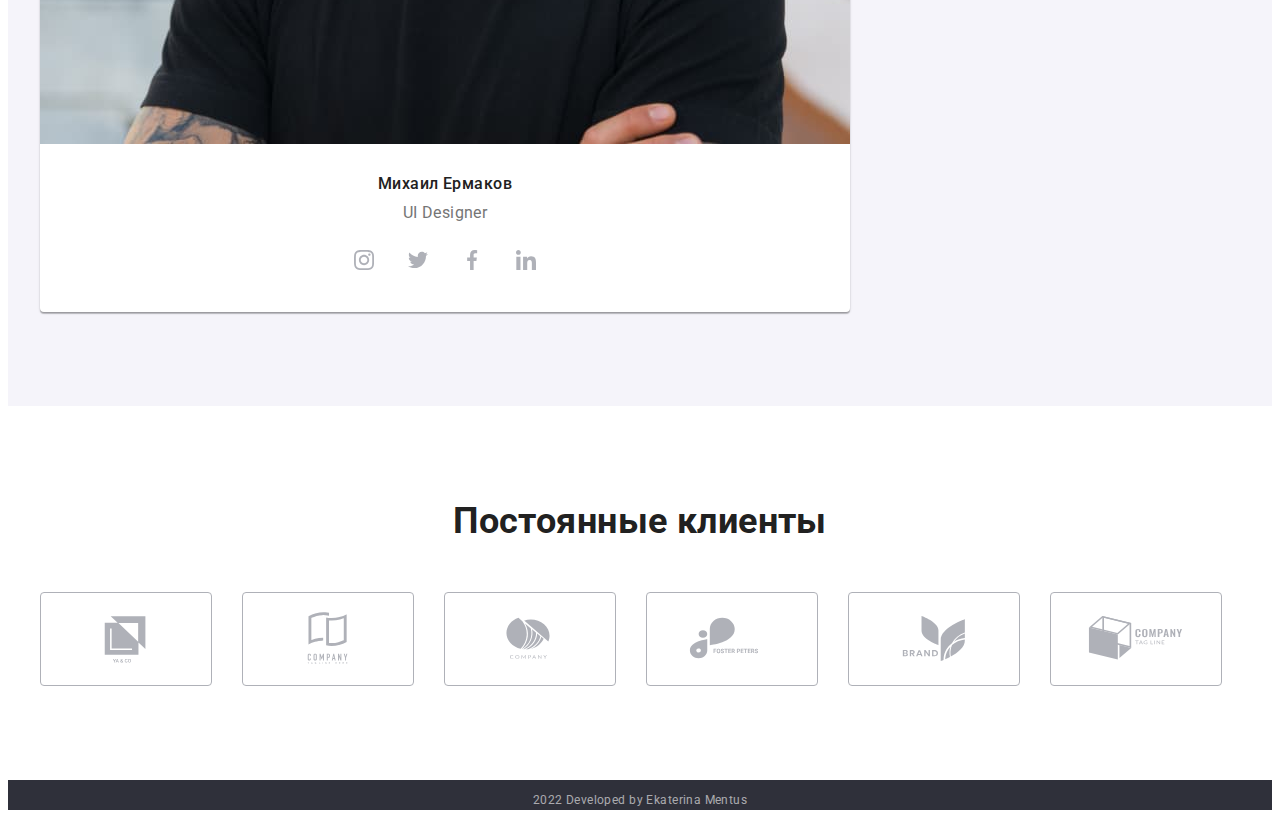
==== commit 855925ef: "adds adaptive imgs" ====
--- a/index.html
+++ b/index.html
@@ -23,7 +23,7 @@
   </head>
   <body>
     <!--Header-->
-    <header class="header">
+    <!-- <header class="header">
       <div class="container header-container">
         <a class="link logo" href="./index.html" lang="en"
           ><span class="logo-color">Web</span>Studio</a
@@ -58,7 +58,7 @@
           </li>
         </ul>
       </div>
-    </header>
+    </header> -->
     <!--Main content-->
     <main>
       <!--Hero-->
@@ -121,7 +121,7 @@
         </div>
       </section>
       <!--What we do-->
-      <section class="we-do">
+      <!-- <section class="we-do">
         <div class="container">
           <h2 class="we-do__title">Чем мы занимаемся</h2>
           <ul class="list we-do-list">
@@ -156,14 +156,36 @@
             </li>
           </ul>
         </div>
-      </section>
+      </section> -->
       <!--Our team-->
       <section class="team">
         <div class="container">
           <h2 class="our-team__title">Наша команда</h2>
           <ul class="list team-list">
             <li class="team-list__item">
-              <img src="./images/worker-1.jpg" alt="Игорь Демьяненко" width="270" height="260" />
+              <picture>
+                <source srcset="./images/worker-1.jpg 1x,
+              ./images/worker-1-2x.jpg 2x"
+              src="./images/worker-1.jpg" 
+              @media="min-width: 1200px">
+              <source srcset="./images/worker-1-tab-1x.jpg 1x,
+              ./images/worker-1-tab-2x.jpg 2x"
+              src="./images/worker-1.jpg" 
+              @media="min-width: 768px">
+              <source srcset="./images/worker-1-mob-1x.jpg 1x,
+              ./images/worker-1-mob-2x.jpg 2x"
+              src="./images/worker-1.jpg" 
+              @media="min-width: 480px">
+              
+              <img 
+              src="./images/worker-1.jpg" 
+              alt="Игорь Демьяненко" />
+              </picture>
+              <!-- <img 
+              srcset="./images/worker-1.jpg 1x,
+              ./images/worker-1-2x.jpg 2x"
+              src="./images/worker-1.jpg" 
+              alt="Игорь Демьяненко" width="270" height="260" /> -->
               <div class="team-item-content">
                 <h3 class="team__name-title">Игорь Демьяненко</h3>
                 <p lang="en" class="team__after-name">Product Designer</p>
@@ -200,7 +222,26 @@
               </div>
             </li>
             <li class="team-list__item">
-              <img src="./images/worker-2.jpg" alt="Ольга Репина" width="270" height="260" />
+              <picture>
+                <source srcset="./images/worker-2.jpg 1x,
+              ./images/worker-2-2x.jpg 2x"
+              src="./images/worker-2.jpg" 
+              @media="min-width: 1200px">
+              <source srcset="./images/worker-2-tab-1x.jpg 1x,
+              ./images/worker-2-tab-2x.jpg 2x"
+              src="./images/worker-2.jpg" 
+              @media="min-width: 768px">
+              <source srcset="./images/worker-2-mob-1x.jpg 1x,
+              ./images/worker-2-mob-2x.jpg 2x"
+              src="./images/worker-2.jpg" 
+              @media="min-width: 480px">
+              
+              <img 
+              src="./images/worker-2.jpg" 
+              alt="Ольга Репина" />
+              </picture>
+              <!-- <img src="./images/worker-2.jpg" 
+                alt="Ольга Репина" width="270" height="260" /> -->
               <div class="team-item-content">
                 <h3 class="team__name-title">Ольга Репина</h3>
                 <p lang="en" class="team__after-name">Frontend Developer</p>
@@ -237,7 +278,26 @@
               </div>
             </li>
             <li class="team-list__item">
-              <img src="./images/worker-3.jpg" alt="Николай Тарасов" width="270" height="260" />
+              <picture>
+                <source srcset="./images/worker-3.jpg 1x,
+              ./images/worker-3-2x.jpg 2x"
+              src="./images/worker-3.jpg" 
+              @media="min-width: 1200px">
+              <source srcset="./images/worker-3-tab-1x.jpg 1x,
+              ./images/worker-3-tab-2x.jpg 2x"
+              src="./images/worker-3.jpg" 
+              @media="min-width: 768px">
+              <source srcset="./images/worker-3-mob-1x.jpg 1x,
+              ./images/worker-3-mob-2x.jpg 2x"
+              src="./images/worker-3.jpg" 
+              @media="min-width: 480px">
+              
+              <img 
+              src="./images/worker-3.jpg" 
+              alt="Николай Тарасов" />
+              </picture>
+              <!-- <img src="./images/worker-3.jpg" 
+              alt="Николай Тарасов" width="270" height="260" /> -->
               <div class="team-item-content">
                 <h3 class="team__name-title">Николай Тарасов</h3>
                 <p lang="en" class="team__after-name">Marketing</p>
@@ -274,7 +334,26 @@
               </div>
             </li>
             <li class="team-list__item">
-              <img src="./images/worker-4.jpg" alt="Михаил Ермаков" width="270" height="260" />
+              <picture>
+                <source srcset="./images/worker-4.jpg 1x,
+              ./images/worker-4-2x.jpg 2x"
+              src="./images/worker-4.jpg" 
+              @media="min-width: 1200px">
+              <source srcset="./images/worker-4-tab-1x.jpg 1x,
+              ./images/worker-4-tab-2x.jpg 2x"
+              src="./images/worker-4.jpg" 
+              @media="min-width: 768px">
+              <source srcset="./images/worker-4-mob-1x.jpg 1x,
+              ./images/worker-4-mob-2x.jpg 2x"
+              src="./images/worker-4.jpg" 
+              @media="min-width: 480px">
+              
+              <img 
+              src="./images/worker-4.jpg" 
+              alt="Михаил Ермаков" />
+              </picture>
+              <!-- <img src="./images/worker-4.jpg" 
+              alt="Михаил Ермаков" width="270" height="260" /> -->
               <div class="team-item-content">
                 <h3 class="team__name-title">Михаил Ермаков</h3>
                 <p lang="en" class="team__after-name">UI Designer</p>
@@ -366,7 +445,7 @@
       </section>
     </main>
     <!--Footer-->
-    <footer class="footer-section">
+    <!-- <footer class="footer-section">
       <div class="container footer-container">
         <div class="footer-adreess">
           <a class="link logo-footer" href="./index.html" lang="en"
@@ -444,11 +523,13 @@
             </form>
       </div>
     </div>
-    </footer>
+    </footer> -->
     <!--Developer info-->
-    <div class="developer-inf">
-      <p class="developer-inf__text">2022 Developed by Ekaterina Mentus</p>
-    </div>
+    <section class="developer-inf">
+      <div class="container">
+        <p class="developer-inf__text">2022 Developed by Ekaterina Mentus</p>
+      </div>
+    </section>
       <!--Modal-->  
     <div class="backdrop is-hidden" data-modal>
       <div class="modal ">
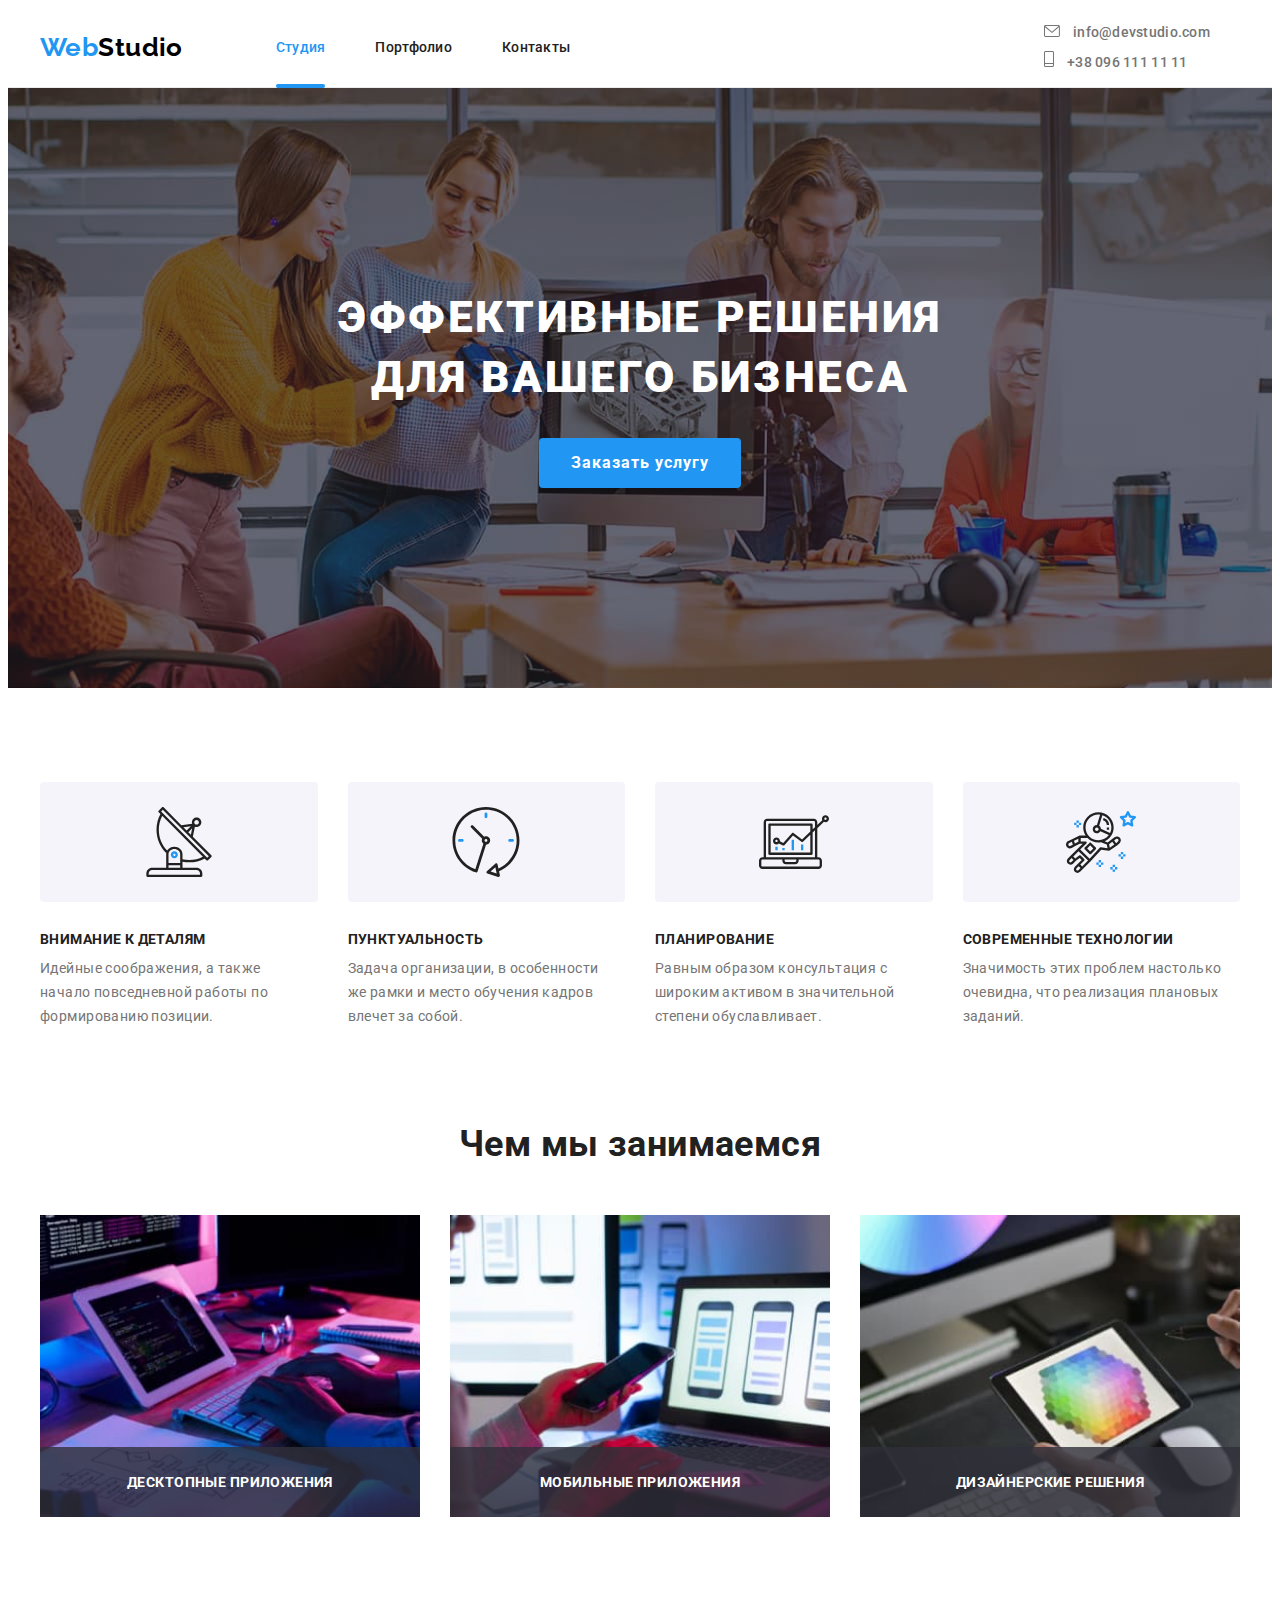
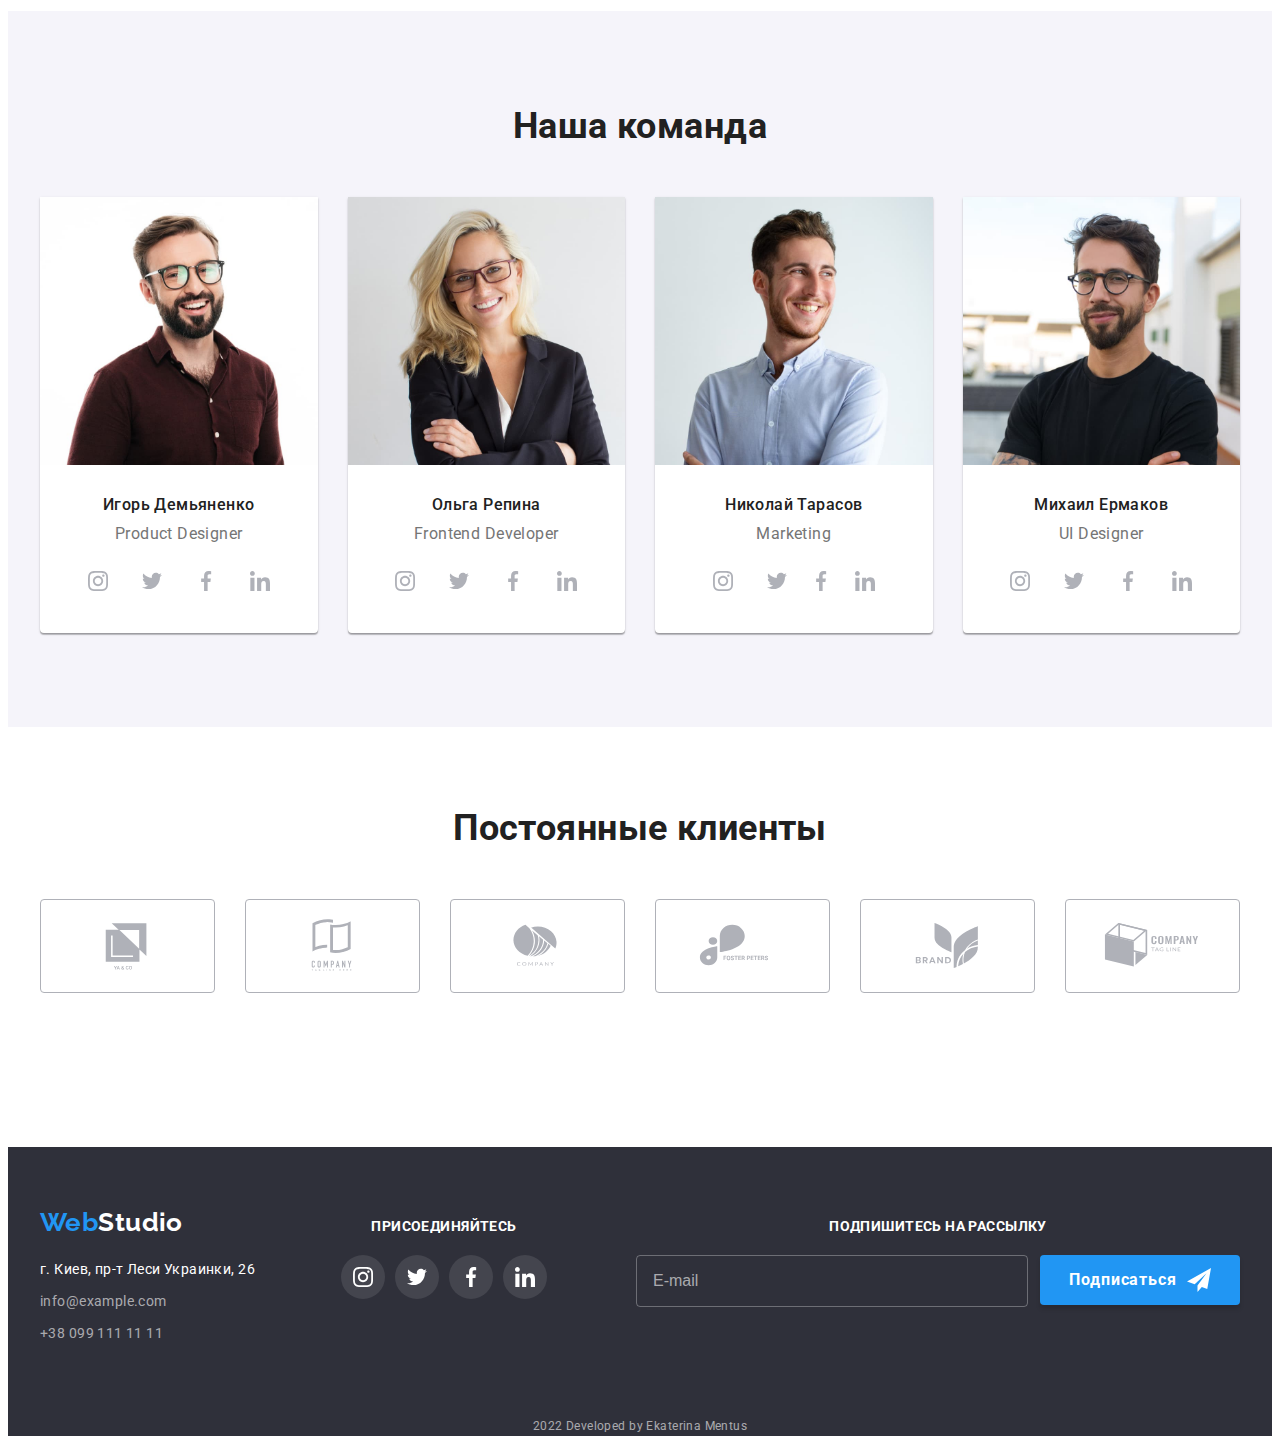
==== commit e28cb862: "adds adaptive for header, footer" ====
--- a/index.html
+++ b/index.html
@@ -23,7 +23,7 @@
   </head>
   <body>
     <!--Header-->
-    <!-- <header class="header">
+    <header class="header">
       <div class="container header-container">
         <a class="link logo" href="./index.html" lang="en"
           ><span class="logo-color">Web</span>Studio</a
@@ -45,8 +45,7 @@
               <svg class="header__icon" width="16" height="12">
                 <use href="images/icons.svg#icon-envelope"></use>
               </svg>
-              info@devstudio.com</a
-            >
+              info@devstudio.com</a>
           </li>
           <li class="header-connect__item">
             <a class="link header-connect__link" href="tel:+380961111111">
@@ -57,8 +56,65 @@
             >
           </li>
         </ul>
+        <button type="button" class="menu-open-btn " data-menu-open>
+          <svg class="menu__icon" width="40" height="40">
+            <use href="./images/icons.svg#icon-menu-open"></use>
+          </svg>
+        </button>
       </div>
-    </header> -->
+      <div class="mob-menu is-hidden" data-menu>
+        <div class="container">
+          <div class="mob-menu-top">
+        <button type="button" class="menu-close-btn"  data-menu-close>
+          <svg class="menu__icon" width="40" height="40">
+            <use href="./images/icons.svg#icon-menu-close"></use>
+          </svg>
+        </button>
+        <ul class="list mob-menu-list">
+            <li class="mob-menu-list__item">
+              <a class="link mob-menu-list__link current-link" href="./index.html">Студия</a>
+            </li>
+            <li class="mob-menu-list__item">
+              <a class="link mob-menu-list__link" href="./portfolio.html">Портфолио</a>
+            </li>
+            <li class="mob-menu-list__item">
+              <a class="link mob-menu-list__link" href="./portfolio.html">Контакты</a>
+            </li>
+          </ul>
+        </div>
+        <div class="mob-menu-bottom">
+        <ul class="mob-connect list">
+          <li class="mob-connect__item">
+            <a class="link mob-connect__link current-link" href="tel:+380961111111">
+              +38 096 111 11 11</a>
+          </li>
+          <li class="mob-connect__item">
+            <a class="link mob-connect__link " href="mailto:info@devstudio.com">
+              info@devstudio.com</a>
+          </li>
+        </ul> 
+        <ul class="list menu-social">
+                  <li class="menu-social__item">
+                    <a href="" class="menu-social__link" target="_blank" rel="noopener noreferrer">
+                      Instagram</a>
+                  </li>
+                  <li class="menu-social__item">
+                    <a href="" class="menu-social__link" target="_blank" rel="noopener noreferrer">
+                      Twitter</a>
+                  </li>
+                  <li class="menu-social__item">
+                    <a href="" class="menu-social__link" target="_blank" rel="noopener noreferrer">
+                      Facebook</a>
+                  </li>
+                  <li class="menu-social__item">
+                    <a href="" class="menu-social__link" target="_blank" rel="noopener noreferrer">
+                      LinkedIn</a>
+                  </li>
+                </ul>
+      </div>
+      </div>
+      </div>
+    </header>
     <!--Main content-->
     <main>
       <!--Hero-->
@@ -121,7 +177,7 @@
         </div>
       </section>
       <!--What we do-->
-      <!-- <section class="we-do">
+      <section class="we-do">
         <div class="container">
           <h2 class="we-do__title">Чем мы занимаемся</h2>
           <ul class="list we-do-list">
@@ -150,13 +206,13 @@
             <li class="we-do-list__item">
               <div></div>
               <img src="./images/work-example-3.jpg" alt="пример работы" width="370" height="294" />
-                <h3 class="we-do-after__title">Дизайнерские решения</h3>
+                <h3 class="we-do__after-title">Дизайнерские решения</h3>
               </div>
             </li>
             </li>
           </ul>
         </div>
-      </section> -->
+      </section>
       <!--Our team-->
       <section class="team">
         <div class="container">
@@ -445,7 +501,7 @@
       </section>
     </main>
     <!--Footer-->
-    <!-- <footer class="footer-section">
+    <footer class="footer-section">
       <div class="container footer-container">
         <div class="footer-adreess">
           <a class="link logo-footer" href="./index.html" lang="en"
@@ -523,7 +579,7 @@
             </form>
       </div>
     </div>
-    </footer> -->
+    </footer>
     <!--Developer info-->
     <section class="developer-inf">
       <div class="container">
@@ -602,5 +658,6 @@
       </div>
     </div>
     <script src="./js/modal.js"></script>
+    <script src="./js/menu.js"></script>
   </body>
 </html>
--- a/css/main.min.css
+++ b/css/main.min.css
@@ -1,2 +1,2 @@
-:root{--accent-color: #2196f3;--primary-text-color: #757575;--secondary-text-color: #212121;--third-color: #ffffff;--cubic: cubic-bezier(0.4, 0, 0.2, 1)}p,h1,h2,h3,h4,h5,h6{margin:0px}ul{margin:0px;padding-left:0}button{cursor:pointer}img{display:block}.checkbox-field,.header-list,.header-connect,.header-container,.header-connect__link,.about-us-image,.team-social__link,.clients-list__link,.footer-social__link,.subscribe-form{align-items:center;display:flex}.list{list-style:none}.link{text-decoration:none}body{font-family:'Roboto', sans-serif;letter-spacing:0.03em;font-size:14px;color:var(--primary-text-color)}.visually-hidden{position:absolute;white-space:nowrap;width:1px;height:1px;overflow:hidden;border:0;padding:0;clip:rect(0 0 0 0);clip-path:inset(50%);margin:-1px}.container{width:1200px;padding-left:15px;padding-right:15px;margin:0 auto}.backdrop{position:fixed;top:0;left:0;width:100%;height:100%;background-color:rgba(0,0,0,0.2);transition:opacity 250ms var(--cubic),visibility 250ms var(--cubic)}.backdrop.is-hidden .modal{transform:translate(-50%, -50%) scale(1.1)}.modal{position:absolute;width:528px;min-height:581px;padding:40px;top:50%;left:50%;transform:translate(-50%, -50%) scale(1);transition:250ms var(--cubic);background-color:var(--third-color);box-shadow:0px 1px 3px rgba(0,0,0,0.12),0px 1px 1px rgba(0,0,0,0.14),0px 2px 1px rgba(0,0,0,0.2);border-radius:4px}.is-hidden{opacity:0;pointer-events:none;visibility:hidden}.modal-close-btn{position:absolute;top:8px;right:8px;width:30px;height:30px;border:1px solid rgba(0,0,0,0.1);display:flex;padding:0;border-radius:50%;background-color:var(--third-color);color:#000000;cursor:pointer}.modal-close-btn:hover,.modal-close-btn:focus{color:var(--accent-color)}.modal__icon{margin:auto;fill:currentColor}.modal__title{font-size:20px;font-weight:700;line-height:1.15;text-align:center;color:var(--secondary-text-color);margin-bottom:12px}.form-input{width:100%;height:40px;border:1px solid rgba(33,33,33,0.2);border-radius:4px;padding-left:42px;padding-right:42px;transition:transform 250ms var(--cubic);outline:none;display:block}.form-input:focus{border-color:var(--accent-color)}.form-input:focus+.input-icon{fill:var(--accent-color)}.input-wrap{position:relative}.input-icon{position:absolute;left:15px;top:50%;transform:translateY(-50%);transition:fill 250ms var(--cubic)}.form-field{margin-bottom:10px}.form-field__label{margin-bottom:10px}.input__text{font-size:12px;line-height:1.14;letter-spacing:.01em;margin-bottom:4px;color:#757575;display:block}.form-text{width:100%;height:120px;padding:12px 16px;resize:none;border:1px solid rgba(33,33,33,0.2);border-radius:4px;outline:none;transition:border-color 250ms var(--cubic)}.check__text{font-size:14px;line-height:1.7;color:#757575;display:flex;text-align:center}.check__text::before{content:'';width:15px;height:16px;border-radius:2px;border:2px solid #212121;margin-right:7px}.checkbox-field{margin-bottom:30px;margin-top:20px;justify-content:center}.policy__check:checked+.check__text::before{border:none;background-image:url(../images/icon-check.svg);background-repeat:no-repeat;background-position:center;background-size:cover}.checkbox__link{position:relative;display:inline-flex;color:var(--accent-color);text-decoration-line:underline;margin-left:3px}.form-main-btn{min-width:200px;min-height:50px;border:none;box-shadow:0px 4px 4px rgba(0,0,0,0.15);border-radius:4px;background-color:var(--accent-color);color:#ffffff;font-family:inherit;font-size:16px;font-weight:700;line-height:1.87;letter-spacing:.06em;cursor:pointer;transition:background-color 250ms var(--cubic);align-items:center;display:block;margin-right:auto;margin-left:auto}.form-main-btn:focus,.form-main-btn:hover{background-color:#188be9}.header{background-color:var(--third-color);border-bottom:1px solid #ececec}.logo{color:#000000;font-family:Raleway;font-size:26px;font-weight:700;line-height:1.19;margin-right:93px;padding-top:24px;padding-bottom:24px}.logo-color{color:var(--accent-color)}.header-connect{margin-left:auto}.header-connect__item:not(:last-child){margin-right:30px}.header-list__link{color:var(--secondary-text-color);font-weight:500;line-height:1.14;letter-spacing:.02em;padding-top:32px;padding-bottom:31px;display:block;transition:color 250ms var(--cubic)}.header-list__link{position:relative}.header-list__link.current:after{content:'';width:100%;border-radius:2px;height:4px;background-color:var(--accent-color);position:absolute;left:0;bottom:-1px}.header-list__item:not(:last-child){margin-right:50px}.header__icon,.team-social__icon,.clients-list__icon,.footer-social__icon{fill:currentColor}.header__icon{margin-right:10px}.header-connect__link{color:var(--primary-text-color);font-size:14px;font-weight:500;line-height:1.14;letter-spacing:.02em;padding-top:32px;padding-bottom:31px;transition:color 250ms var(--cubic)}.header-list__link:hover,.header-list__link:focus,.header-list__link:hover,.header-list__link:focus,.header-connect__link:hover,.header-connect__link:focus,.header-connect__link:hover,.header-connect__link:focus,.contact__link:hover,.contact__link:focus,.contact__link:hover,.contact__link:focus,.address__link:hover,.address__link:focus,.address__link:hover,.address__link:focus,.our-clients__link:hover,.our-clients__link:focus,.our-clients__link:hover,.our-clients__link:focus{color:var(--accent-color)}.current{color:var(--accent-color)}.hero{text-align:center;background-color:#2f303a}.hero-container{background-image:linear-gradient(rgba(47,48,58,0.4), rgba(47,48,58,0.4)),url(../images/back-groung-image.jpg);background-repeat:no-repeat;background-position:center;background-size:cover;padding-top:200px;padding-bottom:200px;max-width:1600px;margin:0 auto}.hero__title{font-size:44px;font-weight:900;line-height:1.36;letter-spacing:.06em;color:var(--third-color);text-align:center;text-transform:uppercase;margin-bottom:30px;max-width:696px;margin-right:auto;margin-left:auto}.hero-btn{background-color:var(--accent-color);color:var(--third-color);font-family:inherit;font-size:16px;font-weight:700;line-height:1.87;letter-spacing:.06em;border:none;cursor:pointer;border:none;border-radius:4px;box-shadow:0px 4px 4px 0px rgba(0,0,0,0.15);padding:10px 32px;transition:background-color 250ms var(--cubic)}.hero-btn:focus,.hero-btn:hover,.hero-btn:focus,.hero-btn:hover,.form-main-btn:focus,.form-main-btn:hover,.form-main-btn:focus,.form-main-btn:hover,.subcribe-btn:focus,.subcribe-btn:hover,.subcribe-btn:focus,.subcribe-btn:hover{background-color:#188be9}.about-us{padding-top:94px;padding-bottom:94px}.about-us-list{display:flex;flex-wrap:wrap;margin-left:-30px;margin-top:-30px}.about__title{font-size:14px;font-weight:700;line-height:1.14;letter-spacing:.03em;text-transform:uppercase;color:var(--secondary-text-color);margin-bottom:10px}.about__after-title{font-size:14px;line-height:1.71;max-width:270px}.about-us-list__item{flex-basis:calc(100% / 4 - 30px);margin-left:30px;margin-top:30px}.about-us-image{height:120px;border-radius:4px;background-color:#f5f4fa;justify-content:center;margin-bottom:30px}.we-do{padding-bottom:94px}.we-do-list{display:flex;flex-wrap:wrap;margin-left:-30px;margin-top:-30px}.we-do-list__item{flex-basis:calc(100% / 3 - 30px);margin-left:30px;margin-top:30px;position:relative}.we-do__title{color:var(--secondary-text-color);font-size:36px;font-weight:700;line-height:1.17;text-align:center;margin-bottom:50px}.we-do__after-title{position:absolute;left:0;bottom:0;width:100%;padding:27px 0;font-size:14px;font-weight:700;line-height:1.17;text-transform:uppercase;text-align:center;color:var(--third-color);background-color:rgba(47,48,58,0.8)}.team{background-color:#f5f4fa;padding-top:94px;padding-bottom:94px}.team-list{display:flex;flex-wrap:wrap;margin-left:-30px;margin-top:-30px}.team-list__item{flex-basis:calc(100% / 4 - 30px);margin-top:30px;margin-left:30px;border-radius:0 0 4px 4px;background-color:#ffffff;box-shadow:0px 1px 3px rgba(0,0,0,0.12),0px 1px 1px rgba(0,0,0,0.14),0px 2px 1px rgba(0,0,0,0.2)}.our-team__title{color:var(--secondary-text-color);font-size:36px;font-weight:700;line-height:1.17;text-align:center;margin-bottom:50px}.team__name-title{color:var(--secondary-text-color);font-size:16px;font-weight:500;line-height:1.19;text-align:center;margin-bottom:10px}.team__after-name{font-size:16px;line-height:1.19;text-align:center;margin-bottom:16px}.team-item-content{padding:30px;text-align:center}.team-social{display:flex;justify-content:center}.team-social__item+.team-social__item{margin-left:10px}.team-social__link{width:44px;height:44px;background-color:var(--third-color);justify-content:center;border-radius:50%;color:#afb1b8;transition:background-color 250ms var(--cubic),color 250ms var(--cubic)}.team-social__link:focus,.team-social__link:hover{background-color:var(--accent-color);color:var(--third-color)}.our-clients{margin-top:94px;margin-bottom:94px;background-color:var(--third-color)}.our-clients__title{color:var(--secondary-text-color);font-size:36px;font-weight:700;line-height:1.17;text-align:center;margin-bottom:50px}.clients-list{display:flex}.clients-list__item+.clients-list__item{margin-left:30px}.clients-list__link{width:170px;height:92px;justify-content:center;border:1px solid;border-radius:4px;color:#afb1b8;transition:color 250ms var(--cubic)}.projects{padding-top:94px;padding-bottom:94px}.filters-list{display:flex;justify-content:center;margin-bottom:50px}.filters-list__item:not(:last-child){margin-right:8px}.filters-btn{color:var(--secondary-text-color);font-family:inherit;font-size:16px;font-weight:500;line-height:1.62;letter-spacing:.03em;background-color:#f5f4fa;border:none;border-radius:4px;cursor:pointer;border-radius:4px;padding:6px 22px 6px 22px;transition:background-color 250ms var(--cubic),color 250ms var(--cubic),box-shadow 250ms var(--cubic)}.filters-btn:hover,.filters-btn:focus{background-color:var(--accent-color);color:var(--third-color)}.active-btn{color:#ffffff;background-color:var(--accent-color);box-shadow:0px 3px 1px rgba(0,0,0,0.1),0px 1px 2px rgba(0,0,0,0.08),0px 2px 2px rgba(0,0,0,0.12);border-radius:4px}.projects-list{display:flex;flex-wrap:wrap;margin-top:calc(-1 * 30px);margin-left:calc(-1 * 30px)}.projects-list__item{flex-basis:calc(100% / 3 - 30px);margin-left:30px;margin-top:30px;background-color:#ffffff}.projects__card-content{flex-grow:1;padding:20px 24px;border:1px solid #eeeeee;border-top:none}.projects__title{color:var(--secondary-text-color);font-size:18px;font-weight:700;line-height:2;letter-spacing:.06em;margin-bottom:4px}.projects__after-title{font-size:16px;line-height:1.86}.project-card__thumb{position:relative;overflow:hidden}.project-card{transition:box-shadow 250ms var(--cubic);display:flex;flex-direction:column}.project-card:focus,.project-card:hover{box-shadow:0px 1px 1px rgba(0,0,0,0.12),0px 4px 4px rgba(0,0,0,0.06),1px 4px 6px rgba(0,0,0,0.16)}.overlay__card-text{position:absolute;left:0;top:0;color:#ffffff;width:100%;height:100%;padding:63px 24px;background-color:rgba(33,150,243,0.9);font-size:18px;line-height:1.56;opacity:0;transition:transform 250ms var(--cubic),opacity 500ms var(--cubic);transform:translateY(100%)}.overlay__card-text .project-card:focus,.project-card:hover .overlay__card-text{transform:translateY(0);opacity:1}.footer-container{display:flex;align-items:baseline;justify-content:space-between}.footer-adreess{width:231px}.footer-social{width:206px}.footer-section{background-color:#2f303a;padding-top:60px;padding-bottom:60px}.logo-footer{margin-bottom:20px;color:var(--third-color);font-family:Raleway;font-size:26px;font-weight:700;line-height:1.19;display:inline-block}.address__link{color:var(--third-color);font-style:normal}.address__item:not(:last-child){margin-bottom:9px}.address__item,.contact__link{font-size:14px;font-weight:400;line-height:1.71;font-style:normal}.contact__link{color:rgba(255,255,255,0.6)}.footer__title{font-size:14px;font-weight:700;line-height:1.14;text-transform:uppercase;color:var(--third-color);margin-bottom:20px}.footer-social-list{display:flex;justify-content:center}.footer-social__item+.footer-social__item{margin-left:10px}.footer-social__link{width:44px;height:44px;background-color:rgba(255,255,255,0.1);justify-content:center;border-radius:50%;color:var(--third-color);transition:color 250ms var(--cubic),background-color 250ms var(--cubic)}.footer-social__link:focus,.footer-social__link:hover{background-color:var(--accent-color)}.subscribe{display:block}.subscribe__title{display:block;margin-bottom:20px;color:#ffffff;line-height:1.14;text-transform:uppercase}.subscribe__input{width:358px;height:50px;padding:0 16px;margin-right:12px;border:1px solid rgba(255,255,255,0.3);border-radius:4px;background-color:transparent;color:#ffffff;font-size:16px;outline:none;transition:border-color 250ms var(--cubic)}.subscribe__input:focus{border-color:var(--accent-color)}.subscribe__input::placeholder{color:rgba(255,255,255,0.6);font-size:16px;line-height:1.25}.subcribe-btn{background-color:#2196f3;box-shadow:0px 4px 4px rgba(0,0,0,0.15);border-radius:4px;min-width:200px;min-height:50px;color:var(--third-color);font-family:inherit;font-size:16px;font-weight:700;line-height:1.87;letter-spacing:.06em;cursor:pointer;display:inline-flex;align-items:center;justify-content:center;border:none}.subscribe-btn__icon{margin-left:10px}.developer-inf{padding-top:10px;text-align:center;background-color:#2f303a}.developer-inf__text{display:inline-block;color:rgba(255,255,255,0.6);font-size:12px;line-height:1.67}
+:root{--accent-color: #2196f3;--primary-text-color: #757575;--secondary-text-color: #212121;--third-color: #ffffff;--cubic: cubic-bezier(0.4, 0, 0.2, 1)}p,h1,h2,h3,h4,h5,h6{margin:0px}ul{margin:0px;padding-left:0}button{cursor:pointer}img{display:block;width:100%;height:auto;max-width:100%}.checkbox-field,.header-list,.header-connect,.header-container,.about-us-image,.team-social__link,.clients-list__link,.footer-social__link{align-items:center;display:flex}.list{list-style:none}.link{text-decoration:none}body{font-family:'Roboto', sans-serif;letter-spacing:0.03em;font-size:14px;color:var(--primary-text-color)}.visually-hidden{position:absolute;white-space:nowrap;width:1px;height:1px;overflow:hidden;border:0;padding:0;clip:rect(0 0 0 0);clip-path:inset(50%);margin:-1px}.container{width:100%;padding-left:15px;padding-right:15px;margin:0 auto}@media screen and (min-width: 480px){.container{width:480px}}@media screen and (min-width: 768px){.container{width:768px}}@media screen and (min-width: 1200px){.container{width:1200px}}.backdrop{position:fixed;top:0;left:0;width:100%;height:100%;background-color:rgba(0,0,0,0.2);transition:opacity 250ms var(--cubic),visibility 250ms var(--cubic)}.backdrop.is-hidden .modal{transform:translate(-50%, -50%) scale(1.1)}.modal{position:absolute;width:90vw;min-height:581px;padding:40px;top:50%;left:50%;transform:translate(-50%, -50%) scale(1);transition:250ms var(--cubic);background-color:var(--third-color);box-shadow:0px 1px 3px rgba(0,0,0,0.12),0px 1px 1px rgba(0,0,0,0.14),0px 2px 1px rgba(0,0,0,0.2);border-radius:4px}@media screen and (min-width: 480px){.modal{width:450px}}@media screen and (min-width: 1200px){.modal{width:526px}}.is-hidden{opacity:0;pointer-events:none;visibility:hidden}.modal-close-btn{position:absolute;top:8px;right:8px;width:30px;height:30px;border:1px solid rgba(0,0,0,0.1);display:flex;padding:0;border-radius:50%;background-color:var(--third-color);color:#000000;cursor:pointer}.modal-close-btn:hover,.modal-close-btn:focus{color:var(--accent-color)}.modal__icon{margin:auto;fill:currentColor}.modal__title{font-size:20px;font-weight:700;line-height:1.15;text-align:center;color:var(--secondary-text-color);margin-bottom:12px}.form-input{width:100%;height:40px;border:1px solid rgba(33,33,33,0.2);border-radius:4px;padding-left:42px;padding-right:42px;transition:transform 250ms var(--cubic);outline:none;display:block}.form-input:focus{border-color:var(--accent-color)}.form-input:focus+.input-icon{fill:var(--accent-color)}.input-wrap{position:relative}.input-icon{position:absolute;left:15px;top:50%;transform:translateY(-50%);transition:fill 250ms var(--cubic)}.form-field{margin-bottom:10px}.form-field__label{margin-bottom:10px}.input__text{font-size:12px;line-height:1.14;letter-spacing:.01em;margin-bottom:4px;color:#757575;display:block}.form-text{width:100%;height:120px;padding:12px 16px;resize:none;border:1px solid rgba(33,33,33,0.2);border-radius:4px;outline:none;transition:border-color 250ms var(--cubic)}.check__text{font-size:14px;line-height:1.7;color:#757575;display:flex;text-align:center}.check__text::before{content:'';width:15px;height:16px;border-radius:2px;border:2px solid #212121;margin-right:7px}.checkbox-field{margin-bottom:30px;margin-top:20px;justify-content:center}.policy__check:checked+.check__text::before{border:none;background-image:url(../images/icon-check.svg);background-repeat:no-repeat;background-position:center;background-size:cover}.checkbox__link{position:relative;display:inline-flex;color:var(--accent-color);text-decoration-line:underline;margin-left:3px}.form-main-btn{min-width:200px;min-height:50px;border:none;box-shadow:0px 4px 4px rgba(0,0,0,0.15);border-radius:4px;background-color:var(--accent-color);color:#ffffff;font-family:inherit;font-size:16px;font-weight:700;line-height:1.87;letter-spacing:.06em;cursor:pointer;transition:background-color 250ms var(--cubic);align-items:center;display:block;margin-right:auto;margin-left:auto}.form-main-btn:focus,.form-main-btn:hover{background-color:#188be9}.header{background-color:var(--third-color);border-bottom:1px solid #ececec}.logo{color:#000000;font-family:Raleway;font-size:26px;font-weight:700;line-height:1.19;margin-right:93px;padding-top:24px;padding-bottom:24px}.logo-color{color:var(--accent-color)}@media screen and (max-width: 768px){.header-nav{display:none}}@media screen and (min-width: 768px){.header-connect{margin-left:auto;flex-direction:column;align-items:flex-start}}@media screen and (max-width: 768px){.header-connect{display:none}}.header-connect__item:not(:last-child){margin-right:30px}@media screen and (min-width: 768px){.header-connect__item:not(:last-child){margin-bottom:10px}}.header-list__link{color:var(--secondary-text-color);font-weight:500;line-height:1.14;letter-spacing:.02em;padding-top:32px;padding-bottom:31px;display:block;transition:color 250ms var(--cubic)}.header-list__link{position:relative}.header-list__link.current:after{content:'';width:100%;border-radius:2px;height:4px;background-color:var(--accent-color);position:absolute;left:0;bottom:-1px}.header-list__item:not(:last-child){margin-right:50px}.header__icon,.team-social__icon,.clients-list__icon,.footer-social__icon{fill:currentColor}.header__icon{margin-right:10px}.header-connect__link{color:var(--primary-text-color);font-size:14px;font-weight:500;line-height:1.14;letter-spacing:.02em;padding-top:32px;padding-bottom:31px;transition:color 250ms var(--cubic)}.header-list__link:hover,.header-list__link:focus,.header-list__link:hover,.header-list__link:focus,.header-connect__link:hover,.header-connect__link:focus,.header-connect__link:hover,.header-connect__link:focus,.contact__link:hover,.contact__link:focus,.contact__link:hover,.contact__link:focus,.address__link:hover,.address__link:focus,.address__link:hover,.address__link:focus,.our-clients__link:hover,.our-clients__link:focus,.our-clients__link:hover,.our-clients__link:focus{color:var(--accent-color)}.current{color:var(--accent-color)}.menu-open-btn{margin-left:auto;border:none;background-color:transparent;padding:0}@media screen and (min-width: 768px){.menu-open-btn{display:none}}.mob-menu{position:fixed;background-color:#ffff;top:0px;left:0px;width:100vw;height:100vh;padding-top:21px;padding-bottom:48px;transition:250ms var(--cubic);z-index:1}.mob-menu .container{height:100%;display:flex;flex-direction:column;justify-content:space-between;padding-left:40px}.mob-menu.is-hidden{transform:translate(100%)}.menu-close-btn{margin-left:auto;display:block;margin-bottom:8px;border:none;background-color:transparent;padding:0}.mob-menu-list__item:not(:last-child){margin-bottom:32px}.mob-menu-list__link{font-size:40px;font-weight:500;line-height:1.17;letter-spacing:.02em;color:var(--secondary-text-color)}.mob-menu-list__link:focus,.mob-menu-list__link:hover{color:var(--accent-color)}.mob-connect__link{font-size:34px;font-weight:500;line-height:1.16;letter-spacing:.02em;color:var(--primary-text-color);display:block;margin-bottom:32px}.mob-connect__link:focus,.mob-connect__link:hover{color:var(--accent-color)}.mob-connect{margin-bottom:64px}.menu-social{display:flex;align-items:center;flex-wrap:wrap}.menu-social__item:not(:last-child){margin-right:10px;padding-right:10px;border-right:1px solid rgba(33,33,33,0.2)}.menu-social__link{font-size:18px;font-weight:500;line-height:1.2;letter-spacing:.02em;color:var(--accent-color)}.current-link{color:var(--accent-color)}.hero{text-align:center;background-color:#2f303a}.hero-container{background-image:linear-gradient(rgba(47,48,58,0.4), rgba(47,48,58,0.4)),url(../images/hero-bg-mob-1x.jpg);background-repeat:no-repeat;background-position:center;background-size:cover;padding-top:118px;padding-bottom:118px;margin:0 auto}@media (min-device-pixel-ratio: 2), (-webkit-min-device-pixel-ratio: 2), (min-resolution: 192dpi), (min-resolution: 2dppx){.hero-container{background-image:linear-gradient(rgba(47,48,58,0.4), rgba(47,48,58,0.4)),url(../images/hero-bg-mob-2x.jpg)}}@media screen and (min-width: 768px){.hero-container{background-image:linear-gradient(rgba(47,48,58,0.4), rgba(47,48,58,0.4)),url(../images/hero-bg-tab-1x.jpg)}}@media screen and (min-width: 768px) and (min-device-pixel-ratio: 2), screen and (min-width: 768px) and (-webkit-min-device-pixel-ratio: 2), screen and (min-width: 768px) and (min-resolution: 192dpi), screen and (min-width: 768px) and (min-resolution: 2dppx){.hero-container{background-image:linear-gradient(rgba(47,48,58,0.4), rgba(47,48,58,0.4)),url(../images/hero-bg-tab-2x.jpg)}}@media screen and (min-width: 1200px){.hero-container{padding-top:200px;padding-bottom:200px;background-image:linear-gradient(rgba(47,48,58,0.4), rgba(47,48,58,0.4)),url(../images/hero-bg-1x.jpg)}}@media screen and (min-width: 1200px) and (min-device-pixel-ratio: 2), screen and (min-width: 1200px) and (-webkit-min-device-pixel-ratio: 2), screen and (min-width: 1200px) and (min-resolution: 192dpi), screen and (min-width: 1200px) and (min-resolution: 2dppx){.hero-container{background-image:linear-gradient(rgba(47,48,58,0.4), rgba(47,48,58,0.4)),url(../images/hero-bg-2x.jpg)}}.hero__title{font-size:26px;font-weight:900;line-height:1.6;letter-spacing:.06em;color:var(--third-color);text-align:center;text-transform:uppercase;margin-bottom:30px;max-width:360px;margin-right:auto;margin-left:auto}@media screen and (min-width: 1200px){.hero__title{font-size:44px;font-weight:900;line-height:1.36;letter-spacing:.06em;max-width:696px}}.hero-btn{background-color:var(--accent-color);color:var(--third-color);font-family:inherit;font-size:16px;font-weight:700;line-height:1.87;letter-spacing:.06em;border:none;cursor:pointer;border:none;border-radius:4px;box-shadow:0px 4px 4px 0px rgba(0,0,0,0.15);padding:10px 32px;transition:background-color 250ms var(--cubic)}.hero-btn:focus,.hero-btn:hover,.hero-btn:focus,.hero-btn:hover,.form-main-btn:focus,.form-main-btn:hover,.form-main-btn:focus,.form-main-btn:hover,.subcribe-btn:focus,.subcribe-btn:hover,.subcribe-btn:focus,.subcribe-btn:hover{background-color:#188be9}.about-us{padding-top:60px;padding-bottom:60px}@media screen and (min-width: 1200px){.about-us{padding-top:94px;padding-bottom:94px}}@media screen and (min-width: 768px){.about-us-list{display:flex;flex-wrap:wrap;margin-left:-30px;margin-top:-30px}}.about__title{font-size:14px;font-weight:700;line-height:1.14;letter-spacing:.03em;text-transform:uppercase;color:var(--secondary-text-color);margin-bottom:10px;text-align:center}@media screen and (min-width: 768px){.about__title{text-align:left}}.about__after-title{font-size:14px;line-height:1.71;max-width:450px}@media screen and (min-width: 768px){.about__after-title{max-width:354px}}@media screen and (min-width: 1200px){.about__after-title{max-width:270px}}.about-us-list__item{margin-bottom:30px}@media screen and (min-width: 768px){.about-us-list__item{width:768px;flex-basis:calc(100% / 2 - 30px);margin-top:30px;margin-left:30px;margin-bottom:0px}}@media screen and (min-width: 1200px){.about-us-list__item{width:768px;flex-basis:calc(100% / 4 - 30px);margin-top:30px;margin-left:30px}}.about-us-image{height:120px;border-radius:4px;background-color:#f5f4fa;justify-content:center;margin-bottom:30px}@media screen and (max-width: 1200px){.we-do{display:none}}.we-do{padding-bottom:94px}.we-do-list{display:flex;flex-wrap:wrap;margin-left:-30px;margin-top:-30px}.we-do-list__item{flex-basis:calc(100% / 3 - 30px);margin-left:30px;margin-top:30px;position:relative}.we-do__title{color:var(--secondary-text-color);font-size:36px;font-weight:700;line-height:1.17;text-align:center;margin-bottom:50px}.we-do__after-title{position:absolute;left:0;bottom:0;width:100%;padding:27px 0;font-size:14px;font-weight:700;line-height:1.17;text-transform:uppercase;text-align:center;color:var(--third-color);background-color:rgba(47,48,58,0.8)}.team{background-color:#f5f4fa;padding-top:60px;padding-bottom:60px}@media screen and (min-width: 1200px){.team{padding-top:94px;padding-bottom:94px}}@media screen and (min-width: 768px){.team-list{display:flex;flex-wrap:wrap;margin-left:-30px;margin-top:-30px}}.team-list__item{border-radius:0 0 4px 4px;background-color:#ffffff;box-shadow:0px 1px 3px rgba(0,0,0,0.12),0px 1px 1px rgba(0,0,0,0.14),0px 2px 1px rgba(0,0,0,0.2);margin-bottom:30px}@media screen and (min-width: 768px){.team-list__item{flex-basis:calc(100% / 2 - 30px);margin-top:30px;margin-left:30px;margin-bottom:0px}}@media screen and (min-width: 1200px){.team-list__item{flex-basis:calc(100% / 4 - 30px);margin-top:30px;margin-left:30px}}.our-team__title{color:var(--secondary-text-color);text-align:center;margin-bottom:30px}@media screen and (min-width: 480px){.our-team__title{font-size:28px;font-weight:700;line-height:1.17}}@media screen and (min-width: 768px){.our-team__title{font-size:28px;font-weight:700;line-height:1.17}}@media screen and (min-width: 1200px){.our-team__title{font-size:36px;font-weight:700;line-height:1.17;margin-bottom:50px}}.team__name-title{color:var(--secondary-text-color);font-size:16px;font-weight:500;line-height:1.19;text-align:center;margin-bottom:10px}.team__after-name{font-size:16px;line-height:1.19;text-align:center;margin-bottom:16px}.team-item-content{padding:30px;text-align:center}.team-social{display:flex;justify-content:center}.team-social__item+.team-social__item{margin-left:10px}.team-social__link{width:44px;height:44px;background-color:var(--third-color);justify-content:center;border-radius:50%;color:#afb1b8;transition:background-color 250ms var(--cubic),color 250ms var(--cubic)}.team-social__link:focus,.team-social__link:hover{background-color:var(--accent-color);color:var(--third-color)}.our-clients{margin-top:30px;margin-bottom:60px;background-color:var(--third-color)}@media screen and (min-width: 1200px){.our-clients{padding-top:50px;padding-bottom:94px}}.our-clients__title{color:var(--secondary-text-color);font-size:28px;font-weight:700;line-height:1.17;text-align:center;margin-bottom:30px}@media screen and (min-width: 1200px){.our-clients__title{font-size:36px;font-weight:700;line-height:1.17;margin-bottom:50px}}.clients-list{display:flex;flex-wrap:wrap;margin:-15px}.clients-list__item{width:calc(100% / 2 - 30px);margin:15px}@media screen and (min-width: 768px){.clients-list__item{width:calc(100% / 3 - 30px)}}@media screen and (min-width: 1200px){.clients-list__item{width:calc(100% / 6 - 30px)}}.clients-list__link{display:flex;align-items:center;height:92px;justify-content:center;border:1px solid;border-radius:4px;color:#afb1b8;transition:color 250ms var(--cubic)}.projects{padding-top:60px;padding-bottom:60px}@media screen and (min-width: 1200px){.projects{padding-top:94px;padding-bottom:94px}}.filters-list{display:flex;flex-wrap:wrap;align-items:center;margin-bottom:40px}@media screen and (min-width: 768px){.filters-list{justify-content:center;margin-bottom:30px}}@media screen and (min-width: 1200px){.filters-list{margin-bottom:50px}}.filters-list__item:not(:last-child){margin-right:8px}.filters-list__item{margin-top:15px}.filters-btn{color:var(--secondary-text-color);font-family:inherit;font-size:16px;font-weight:500;line-height:1.62;letter-spacing:.03em;background-color:#f5f4fa;border:none;border-radius:4px;cursor:pointer;border-radius:4px;padding:6px 22px 6px 22px;transition:background-color 250ms var(--cubic),color 250ms var(--cubic),box-shadow 250ms var(--cubic)}.filters-btn:hover,.filters-btn:focus{background-color:var(--accent-color);color:var(--third-color)}.active-btn{color:#ffffff;background-color:var(--accent-color);box-shadow:0px 3px 1px rgba(0,0,0,0.1),0px 1px 2px rgba(0,0,0,0.08),0px 2px 2px rgba(0,0,0,0.12);border-radius:4px}.projects-list{margin:0;padding:0;list-style:none}@media screen and (min-width: 768px){.projects-list{display:flex;flex-wrap:wrap}}.projects-list__item{margin-bottom:30px;background-color:#ffffff}@media screen and (min-width: 768px){.projects-list__item{width:calc(100% / 2 - 30px);margin-left:30px}}@media screen and (min-width: 1200px){.projects-list__item{width:calc(100% / 3 - 30px)}}.projects__card-content{flex-grow:1;width:100%;padding:20px 24px;border:1px solid #eeeeee;border-top:none}.projects__title{color:var(--secondary-text-color);font-size:18px;font-weight:700;line-height:2;letter-spacing:.06em;margin-bottom:4px}@media screen and (min-width: 1200px){.projects__title{min-width:322px}}.projects__after-title{font-size:16px;line-height:1.86}.project-card__thumb{position:relative;overflow:hidden}.project-card{transition:box-shadow 250ms var(--cubic)}.project-card:focus,.project-card:hover{box-shadow:0px 1px 1px rgba(0,0,0,0.12),0px 4px 4px rgba(0,0,0,0.06),1px 4px 6px rgba(0,0,0,0.16)}.overlay__card-text{position:absolute;left:0;top:0;color:#ffffff;width:100%;height:100%;padding:63px 24px;background-color:rgba(33,150,243,0.9);font-size:18px;line-height:1.56;opacity:0;transition:transform 250ms var(--cubic),opacity 500ms var(--cubic);transform:translateY(100%)}.overlay__card-text .project-card:focus,.project-card:hover .overlay__card-text{transform:translateY(0);opacity:1}@media screen and (min-width: 767px){.footer-container{display:flex;text-align:center;flex-wrap:wrap}}@media screen and (min-width: 1200px){.footer-container{align-items:baseline;justify-content:space-between;text-align:left}}.footer-section{background-color:#2f303a;padding-top:60px;padding-bottom:60px}.footer-adreess{display:inline-block;width:232px}.footer-social{width:206px;display:block;text-align:center;margin-left:auto;margin-right:auto}@media screen and (min-width: 1200px){.footer-social{margin-left:0px}}.logo-footer{margin-bottom:20px;color:var(--third-color);font-family:Raleway;font-size:26px;font-weight:700;line-height:1.19;display:inline-block}@media screen and (max-width: 767px){.footer-social{margin-top:60px}}@media screen and (max-width: 1200px){.footer-container{text-align:center}.subscribe{margin-top:60px}}@media screen and (min-width: 768px){.footer-adreess{margin-right:165px}.footer-social{max-width:220px}}@media screen and (min-width: 1200px){.footer-adreess{width:231px;margin-right:70px}.footer-social-list{justify-content:flex-start}.subscribe{margin-left:auto}}.address__link{color:var(--third-color);font-style:normal}@media screen and (max-width: 1200px){.address__item:not(:last-child){margin-bottom:9px}}.address__item:not(:last-child){margin-bottom:8px}.address__item,.contact__link{font-size:14px;font-weight:400;line-height:1.71;font-style:normal}.contact__link{color:rgba(255,255,255,0.6)}.footer__title{font-size:14px;font-weight:700;line-height:1.14;text-transform:uppercase;color:var(--third-color);margin-bottom:20px;display:block}.footer-social-list{display:flex;justify-content:center}.footer-social__item+.footer-social__item{margin-left:10px}.footer-social__link{width:44px;height:44px;background-color:rgba(255,255,255,0.1);justify-content:center;border-radius:50%;color:var(--third-color);transition:color 250ms var(--cubic),background-color 250ms var(--cubic)}.footer-social__link:focus,.footer-social__link:hover{background-color:var(--accent-color)}.subscribe{display:block}@media screen and (min-width: 768px){.subscribe{text-align:center;margin-left:auto;margin-right:auto}}@media screen and (min-width: 1200px){.subscribe{margin-left:0px;margin-right:0px}}.subscribe__title{display:block;margin-bottom:20px;color:#ffffff;line-height:1.14;text-transform:uppercase}.subscribe__input{display:block;width:450px;height:50px;margin-bottom:20px;padding:0 16px;margin-right:12px;border:1px solid rgba(255,255,255,0.3);border-radius:4px;background-color:transparent;color:#ffffff;font-size:16px;outline:none;transition:border-color 250ms var(--cubic)}.subscribe__input:focus{border-color:var(--accent-color)}.subscribe__input::placeholder{color:rgba(255,255,255,0.6);font-size:16px;line-height:1.25}@media screen and (min-width: 1200px){.subscribe__input{width:358px}}.subcribe-btn{background-color:#2196f3;box-shadow:0px 4px 4px rgba(0,0,0,0.15);border-radius:4px;min-width:200px;min-height:50px;color:var(--third-color);font-family:inherit;font-size:16px;font-weight:700;line-height:1.87;letter-spacing:.06em;cursor:pointer;display:inline-flex;align-items:center;justify-content:center;border:none}.subscribe-btn__icon{margin-left:10px}@media screen and (min-width: 1200px){.subscribe__input{margin:0 auto 20px}}@media screen and (min-width: 768px){.subscribe__input{width:450px}}@media screen and (min-width: 1200px){.subscribe-form{display:flex;align-items:flex-start}.subscribe__input{width:358px;margin-right:12px}}.developer-inf{padding-top:10px;text-align:center;background-color:#2f303a}.developer-inf__text{display:inline-block;color:rgba(255,255,255,0.6);font-size:12px;line-height:1.67}
 /*# sourceMappingURL=main.min.css.map */